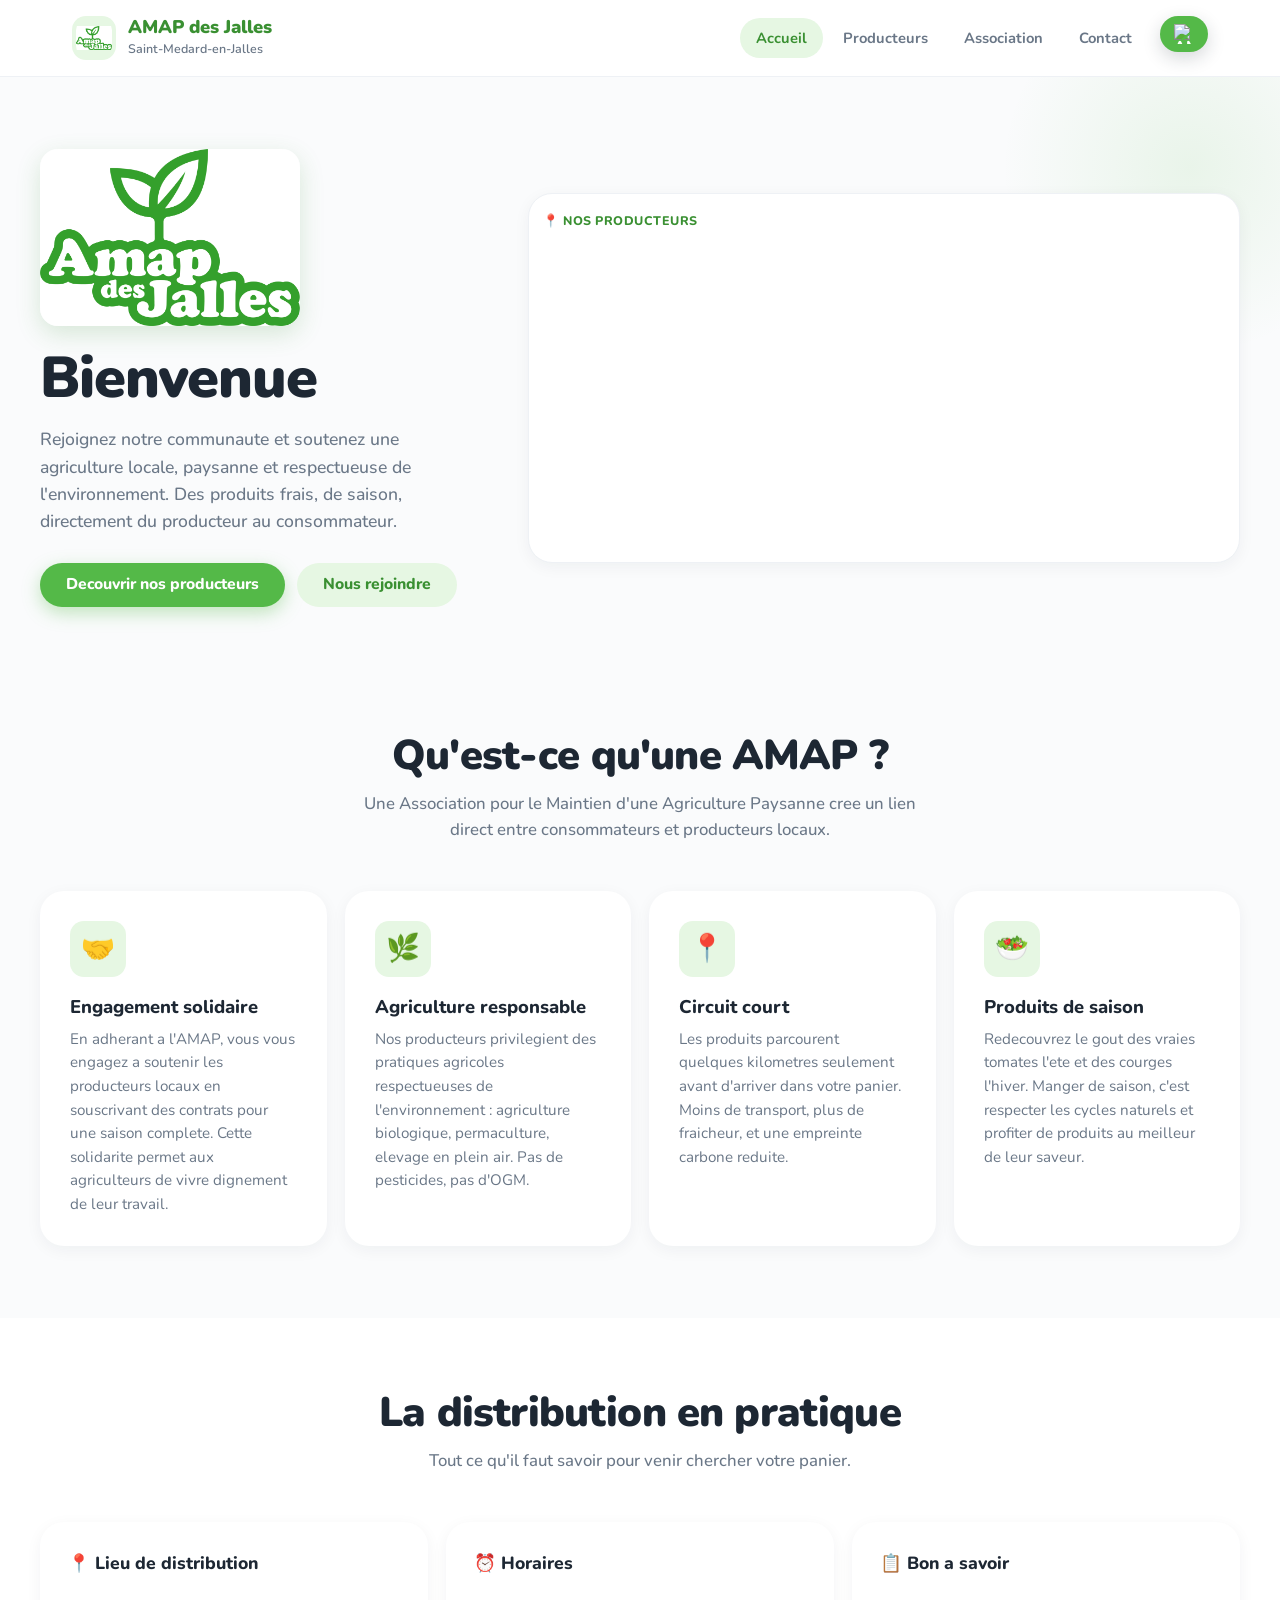
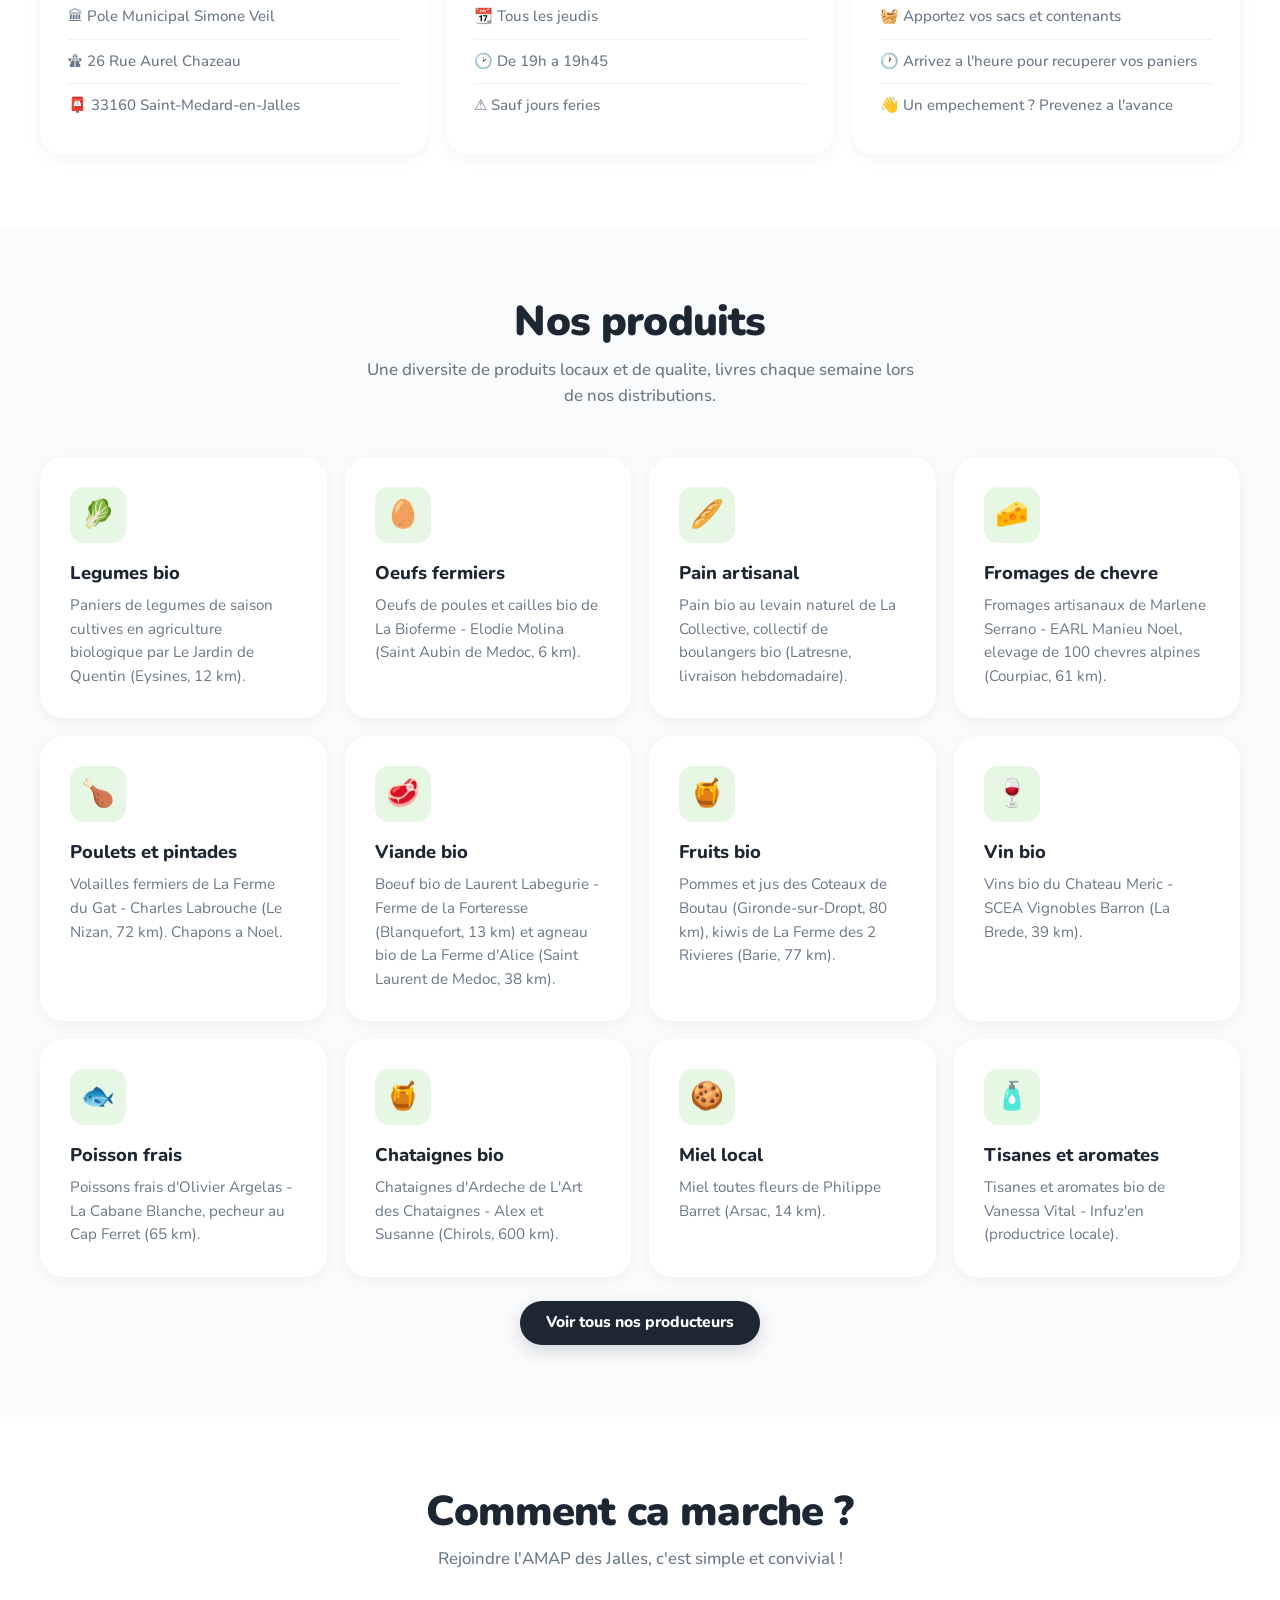
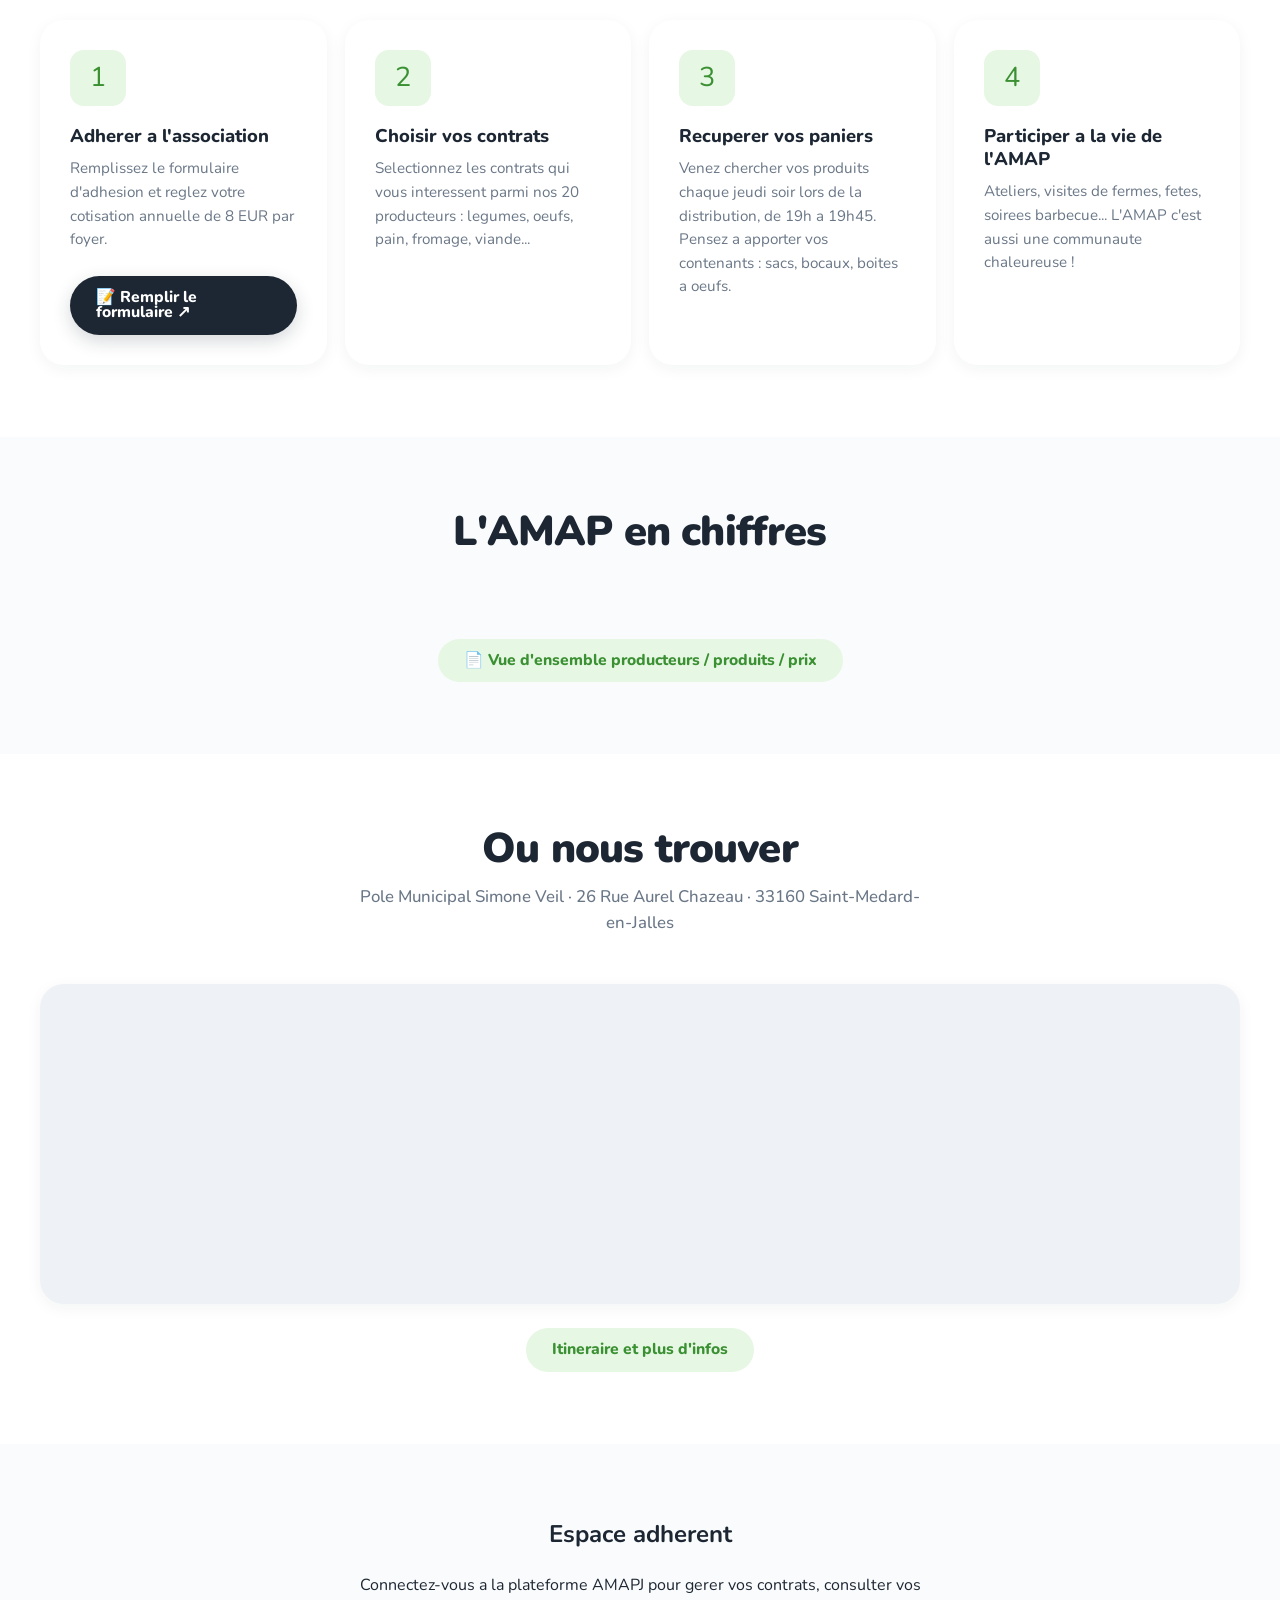
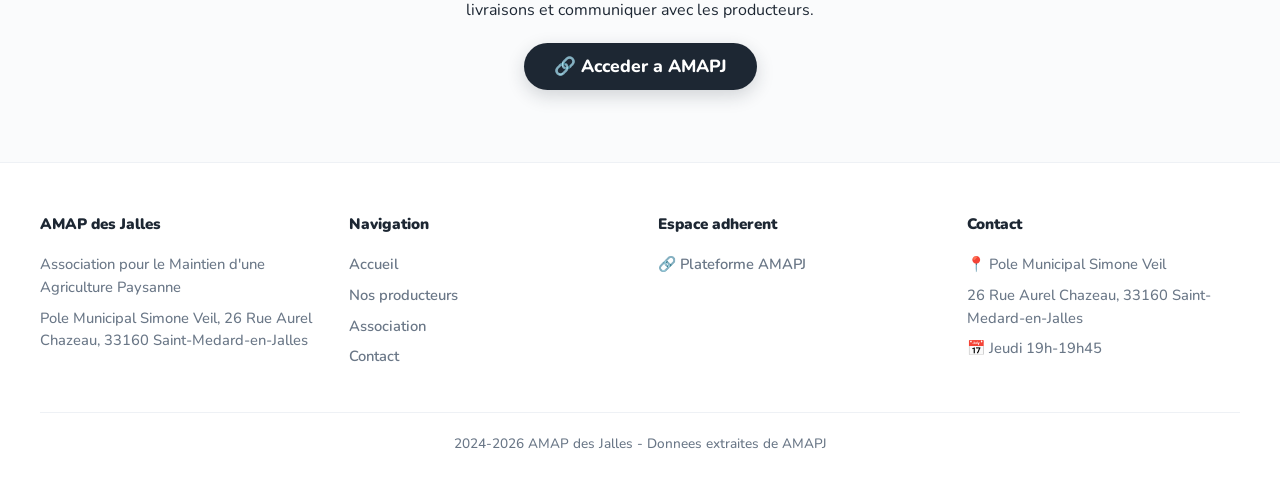
==== index.html @ fe65eb69 "Site public AMAP des Jalles (variante v2.1 Yuka app) Site statique simplifie pour l'AMAP des Jalles " ====
﻿<!DOCTYPE html>
<html lang="fr">

<head>
    <meta charset="UTF-8">
    <meta name="viewport" content="width=device-width, initial-scale=1.0">
    <title>AMAP des Jalles - Saint-Medard-en-Jalles</title>
    <meta name="description"
        content="AMAP des Jalles - Association pour le Maintien d'une Agriculture Paysanne a Saint-Medard-en-Jalles. Produits locaux, bio et de saison.">
    <link rel="preconnect" href="https://fonts.googleapis.com">
    <link rel="preconnect" href="https://fonts.gstatic.com" crossorigin>
    <link href="https://fonts.googleapis.com/css2?family=Nunito:wght@400;500;600;700;800;900&display=swap" rel="stylesheet">
    <link rel="stylesheet" href="css/style.css">
    <link rel="icon" href="images/logo.png" type="image/png">
    <link rel="stylesheet" href="https://unpkg.com/leaflet@1.9.4/dist/leaflet.css" />
</head>

<body>
    <!-- Header -->
    <header>
        <div class="header-container">
            <a href="index.html" class="logo">
                <img src="images/logo.png" alt="AMAP des Jalles" class="logo-img">
                <div class="logo-text">
                    <h1>AMAP des Jalles</h1>
                    <p>Saint-Medard-en-Jalles</p>
                </div>
            </a>
            <button class="menu-toggle" onclick="toggleMenu()">&#9776;</button>
            <nav id="mainNav">
                <ul>
                    <li><a href="index.html" class="active">Accueil</a></li>
                    <li><a href="producteurs.html">Producteurs</a></li>
                    <li><a href="asso.html">Association</a></li>
                    <li><a href="contact.html">Contact</a></li>
                    <li><a href="https://s2.amapj.fr/p/saint-medard-en-jalles" class="btn btn-accent amapj-btn"
                            target="_blank" title="Acceder a AMAPJ">
                            <img src="https://s2.amapj.fr/p/VAADIN/themes/amapj/favicon.ico" alt="AMAPJ"
                                style="width: 20px; height: 20px; vertical-align: middle;">
                        </a></li>
                </ul>
            </nav>
        </div>
    </header>

    <!-- Hero Section -->
    <section class="hero">
        <div class="hero-flex">
            <div class="hero-content">
                <img src="images/logo.png" alt="Logo AMAP des Jalles" class="hero-logo">
                <h1>Bienvenue</h1>
                <p>Rejoignez notre communaute et soutenez une agriculture locale, paysanne et respectueuse de
                    l'environnement. Des produits frais, de saison, directement du producteur au consommateur.</p>
                <div class="hero-buttons">
                    <a href="producteurs.html" class="btn btn-primary">Decouvrir nos producteurs</a>
                    <a href="contact.html" class="btn btn-secondary">Nous rejoindre</a>
                </div>
            </div>
            <!-- Carte des producteurs (marqueurs emoji, injectee par JS) -->
            <aside class="hero-next hero-map-card">
                <span class="hero-next-label">&#128205; Nos producteurs</span>
                <div id="heroProducersMap" class="hero-map"></div>
            </aside>
        </div>
    </section>

    <!-- Presentation -->
    <section class="section">
        <div class="container">
            <div class="section-title">
                <h2>Qu'est-ce qu'une AMAP ?</h2>
                <p>Une Association pour le Maintien d'une Agriculture Paysanne cree un lien direct entre consommateurs
                    et producteurs locaux.</p>
            </div>
            <div class="card-grid">
                <div class="card">
                    <div class="card-icon">&#129309;</div>
                    <h3>Engagement solidaire</h3>
                    <p>En adherant a l'AMAP, vous vous engagez a soutenir les producteurs locaux en souscrivant des
                        contrats pour une saison complete. Cette solidarite permet aux agriculteurs de vivre dignement
                        de leur travail.</p>
                </div>
                <div class="card">
                    <div class="card-icon">&#127807;</div>
                    <h3>Agriculture responsable</h3>
                    <p>Nos producteurs privilegient des pratiques agricoles respectueuses de l'environnement :
                        agriculture biologique, permaculture, elevage en plein air. Pas de pesticides, pas d'OGM.</p>
                </div>
                <div class="card">
                    <div class="card-icon">&#128205;</div>
                    <h3>Circuit court</h3>
                    <p>Les produits parcourent quelques kilometres seulement avant d'arriver dans votre panier. Moins de
                        transport, plus de fraicheur, et une empreinte carbone reduite.</p>
                </div>
                <div class="card">
                    <div class="card-icon">&#129367;</div>
                    <h3>Produits de saison</h3>
                    <p>Redecouvrez le gout des vraies tomates l'ete et des courges l'hiver. Manger de saison, c'est
                        respecter les cycles naturels et profiter de produits au meilleur de leur saveur.</p>
                </div>
            </div>
        </div>
    </section>

    <!-- Infos pratiques distribution -->
    <section class="section section-light">
        <div class="container">
            <div class="section-title">
                <h2>La distribution en pratique</h2>
                <p>Tout ce qu'il faut savoir pour venir chercher votre panier.</p>
            </div>
            <div class="info-grid">
                <div class="info-card">
                    <h3>&#128205; Lieu de distribution</h3>
                    <ul>
                        <li>&#127963; Pole Municipal Simone Veil</li>
                        <li>&#128739; 26 Rue Aurel Chazeau</li>
                        <li>&#128238; 33160 Saint-Medard-en-Jalles</li>
                    </ul>
                </div>
                <div class="info-card">
                    <h3>&#9200; Horaires</h3>
                    <ul>
                        <li>&#128198; Tous les jeudis</li>
                        <li>&#128337; De 19h a 19h45</li>
                        <li>&#9888; Sauf jours feries</li>
                    </ul>
                </div>
                <div class="info-card">
                    <h3>&#128203; Bon a savoir</h3>
                    <ul>
                        <li>&#129530; Apportez vos sacs et contenants</li>
                        <li>&#128336; Arrivez a l'heure pour recuperer vos paniers</li>
                        <li>&#128075; Un empechement ? Prevenez a l'avance</li>
                    </ul>
                </div>
            </div>
        </div>
    </section>

    <!-- Nos produits -->
    <section class="section">
        <div class="container">
            <div class="section-title">
                <h2>Nos produits</h2>
                <p>Une diversite de produits locaux et de qualite, livres chaque semaine lors de nos distributions.</p>
            </div>
            <div class="card-grid">
                <div class="card">
                    <div class="card-icon">&#129388;</div>
                    <h3>Legumes bio</h3>
                    <p>Paniers de legumes de saison cultives en agriculture biologique par Le Jardin de Quentin
                        (Eysines, 12 km).</p>
                </div>
                <div class="card">
                    <div class="card-icon">&#129370;</div>
                    <h3>Oeufs fermiers</h3>
                    <p>Oeufs de poules et cailles bio de La Bioferme - Elodie Molina (Saint Aubin de Medoc, 6 km).</p>
                </div>
                <div class="card">
                    <div class="card-icon">&#129366;</div>
                    <h3>Pain artisanal</h3>
                    <p>Pain bio au levain naturel de La Collective, collectif de boulangers bio (Latresne, livraison
                        hebdomadaire).</p>
                </div>
                <div class="card">
                    <div class="card-icon">&#129472;</div>
                    <h3>Fromages de chevre</h3>
                    <p>Fromages artisanaux de Marlene Serrano - EARL Manieu Noel, elevage de 100 chevres alpines
                        (Courpiac, 61 km).</p>
                </div>
                <div class="card">
                    <div class="card-icon">&#127831;</div>
                    <h3>Poulets et pintades</h3>
                    <p>Volailles fermiers de La Ferme du Gat - Charles Labrouche (Le Nizan, 72 km). Chapons a Noel.</p>
                </div>
                <div class="card">
                    <div class="card-icon">&#129385;</div>
                    <h3>Viande bio</h3>
                    <p>Boeuf bio de Laurent Labegurie - Ferme de la Forteresse (Blanquefort, 13 km) et agneau bio de La
                        Ferme d'Alice (Saint Laurent de Medoc, 38 km).</p>
                </div>
                <div class="card">
                    <div class="card-icon">&#127855;</div>
                    <h3>Fruits bio</h3>
                    <p>Pommes et jus des Coteaux de Boutau (Gironde-sur-Dropt, 80 km), kiwis de La Ferme des 2 Rivieres
                        (Barie, 77 km).</p>
                </div>
                <div class="card">
                    <div class="card-icon">&#127863;</div>
                    <h3>Vin bio</h3>
                    <p>Vins bio du Chateau Meric - SCEA Vignobles Barron (La Brede, 39 km).</p>
                </div>
                <div class="card">
                    <div class="card-icon">&#128031;</div>
                    <h3>Poisson frais</h3>
                    <p>Poissons frais d'Olivier Argelas - La Cabane Blanche, pecheur au Cap Ferret (65 km).</p>
                </div>
                <div class="card">
                    <div class="card-icon">&#127855;</div>
                    <h3>Chataignes bio</h3>
                    <p>Chataignes d'Ardeche de L'Art des Chataignes - Alex et Susanne (Chirols, 600 km).</p>
                </div>
                <div class="card">
                    <div class="card-icon">&#127850;</div>
                    <h3>Miel local</h3>
                    <p>Miel toutes fleurs de Philippe Barret (Arsac, 14 km).</p>
                </div>
                <div class="card">
                    <div class="card-icon">&#129524;</div>
                    <h3>Tisanes et aromates</h3>
                    <p>Tisanes et aromates bio de Vanessa Vital - Infuz'en (productrice locale).</p>
                </div>
            </div>
            <div class="text-center mt-20">
                <a href="producteurs.html" class="btn btn-accent">Voir tous nos producteurs</a>
            </div>
        </div>
    </section>

    <!-- Comment ca marche -->
    <section class="section section-light">
        <div class="container">
            <div class="section-title">
                <h2>Comment ca marche ?</h2>
                <p>Rejoindre l'AMAP des Jalles, c'est simple et convivial !</p>
            </div>
            <div class="card-grid">
                <div class="card">
                    <div class="card-icon">1</div>
                    <h3>Adherer a l'association</h3>
                    <p>Remplissez le formulaire d'adhesion et reglez votre cotisation annuelle de 8 EUR par foyer.</p>
                    <a href="https://framaforms.org/" class="btn btn-accent mt-20" target="_blank" rel="noopener" data-adhesion-form>
                        &#128221; Remplir le formulaire &#8599;
                    </a>
                </div>
                <div class="card">
                    <div class="card-icon">2</div>
                    <h3>Choisir vos contrats</h3>
                    <p>Selectionnez les contrats qui vous interessent parmi nos 20 producteurs : legumes, oeufs, pain,
                        fromage, viande...</p>
                </div>
                <div class="card">
                    <div class="card-icon">3</div>
                    <h3>Recuperer vos paniers</h3>
                    <p>Venez chercher vos produits chaque jeudi soir lors de la distribution, de 19h a 19h45. Pensez a apporter vos contenants : sacs, bocaux, boites a oeufs.</p>
                </div>
                <div class="card">
                    <div class="card-icon">4</div>
                    <h3>Participer a la vie de l'AMAP</h3>
                    <p>Ateliers, visites de fermes, fetes, soirees barbecue... L'AMAP c'est aussi une communaute
                        chaleureuse !</p>
                </div>
            </div>
        </div>
    </section>

    <!-- Chiffres cles -->
    <section class="section">
        <div class="container">
            <div class="section-title">
                <h2>L'AMAP en chiffres</h2>
            </div>
            <div class="stats-grid" id="statsGrid">
                <!-- Injecte par JS depuis producers-data.js -->
            </div>
            <p class="text-center mt-20">
                <a href="recap.html" class="btn btn-secondary">&#128196; Vue d'ensemble producteurs / produits / prix</a>
            </p>
        </div>
    </section>

    <!-- Ou nous trouver -->
    <section class="section section-light">
        <div class="container">
            <div class="section-title">
                <h2>Ou nous trouver</h2>
                <p>Pole Municipal Simone Veil &middot; 26 Rue Aurel Chazeau &middot; 33160 Saint-Medard-en-Jalles</p>
            </div>
            <div id="homeMap" class="map-container" style="height: 320px;"></div>
            <p class="text-center mt-20">
                <a href="contact.html#map" class="btn btn-secondary">Itineraire et plus d'infos</a>
            </p>
        </div>
    </section>

    <!-- CTA AMAPJ -->
    <section class="section">
        <div class="container text-center">
            <h2>Espace adherent</h2>
            <p style="max-width: 600px; margin: 20px auto;">Connectez-vous a la plateforme AMAPJ pour gerer vos
                contrats, consulter vos livraisons et communiquer avec les producteurs.</p>
            <a href="https://s2.amapj.fr/p/saint-medard-en-jalles" class="btn btn-accent" target="_blank"
                style="font-size: 1.1em; padding: 15px 30px;">
                &#128279; Acceder a AMAPJ
            </a>
        </div>
    </section>

    <!-- Footer -->
    <footer>
        <div class="footer-content">
            <div class="footer-section">
                <h4>AMAP des Jalles</h4>
                <p>Association pour le Maintien d'une Agriculture Paysanne</p>
                <p>Pole Municipal Simone Veil, 26 Rue Aurel Chazeau, 33160 Saint-Medard-en-Jalles</p>
            </div>
            <div class="footer-section">
                <h4>Navigation</h4>
                <ul>
                    <li><a href="index.html">Accueil</a></li>
                    <li><a href="producteurs.html">Nos producteurs</a></li>
                    <li><a href="asso.html">Association</a></li>
                    <li><a href="contact.html">Contact</a></li>
                </ul>
            </div>
            <div class="footer-section">
                <h4>Espace adherent</h4>
                <ul>
                    <li><a href="https://s2.amapj.fr/p/saint-medard-en-jalles" target="_blank">&#128279; Plateforme
                            AMAPJ</a></li>
                </ul>
            </div>
            <div class="footer-section">
                <h4>Contact</h4>
                <ul>
                    <li>&#128205; Pole Municipal Simone Veil</li>
                    <li>26 Rue Aurel Chazeau, 33160 Saint-Medard-en-Jalles</li>
                    <li>&#128197; Jeudi 19h-19h45</li>
                </ul>
            </div>
        </div>
        <div class="footer-bottom">
            <p>2024-2026 AMAP des Jalles - Donnees extraites de AMAPJ</p>
        </div>
    </footer>

    <script src="js/producers-data.js"></script>
    <script src="https://unpkg.com/leaflet@1.9.4/dist/leaflet.js"></script>
    <script>
        function toggleMenu() {
            document.getElementById('mainNav').classList.toggle('open');
        }

        function renderHeroProducersMap() {
            const el = document.getElementById('heroProducersMap');
            if (!el) return;
            const list = getActiveProducers().filter(p => p.coords && p.distanceKm <= 200);
            const map = L.map('heroProducersMap', { scrollWheelZoom: false });
            L.tileLayer('https://{s}.tile.openstreetmap.org/{z}/{x}/{y}.png', {
                attribution: '&#169; OpenStreetMap contributors'
            }).addTo(map);

            // Marqueur AMAP (logo, mis en avant)
            L.marker([amapInfo.coords.lat, amapInfo.coords.lng], { icon: amapLogoIcon(), title: amapInfo.name, zIndexOffset: 1000 }).addTo(map)
                .bindPopup(`<strong>${amapInfo.name}</strong><br>${amapInfo.venue}`);

            // Marqueurs producteurs (emoji dedie)
            const bounds = [[amapInfo.coords.lat, amapInfo.coords.lng]];
            list.forEach(p => {
                bounds.push([p.coords.lat, p.coords.lng]);
                L.marker([p.coords.lat, p.coords.lng], { icon: emojiMarkerIcon(p.emoji), title: p.name })
                    .addTo(map)
                    .bindPopup(`<strong>${p.emoji} ${p.name}</strong><br>${p.city} (${p.distanceKm} km)`);
            });
            // Cadre ajusté aux coordonnées exactes des marqueurs + légère marge
            map.fitBounds(bounds, { padding: [16, 16] });
        }

        function renderStats() {
            const grid = document.getElementById('statsGrid');
            const activeProducers = getActiveProducers();
            const tiles = [
                { value: amapInfo.since, label: 'Depuis', highlight: true },
                { value: activeProducers.length, label: 'Producteurs partenaires' },
                { value: amapInfo.annualFee + '&#8364;', label: 'Cotisation annuelle' }
            ];
            if (amapInfo.members) {
                tiles.push({ value: amapInfo.members, label: 'Adherents' });
            } else {
                tiles.push({ value: '~', label: 'Adherents (a confirmer)' });
            }
            grid.innerHTML = tiles.map(t =>
                `<div class="stat-card${t.highlight ? ' highlight' : ''}">
                    <div class="stat-value">${t.value}</div>
                    <div class="stat-label">${t.label}</div>
                </div>`
            ).join('');
        }

        function renderHomeMap() {
            const el = document.getElementById('homeMap');
            if (!el) return;
            const map = L.map('homeMap').setView([amapInfo.coords.lat, amapInfo.coords.lng], 15);
            L.tileLayer('https://{s}.tile.openstreetmap.org/{z}/{x}/{y}.png', {
                attribution: '&#169; OpenStreetMap contributors'
            }).addTo(map);
            L.marker([amapInfo.coords.lat, amapInfo.coords.lng], { icon: amapLogoIcon(), title: amapInfo.name, zIndexOffset: 1000 }).addTo(map)
                .bindPopup(`<strong>${amapInfo.name}</strong><br>${amapInfo.venue}<br>${amapInfo.address}<br>${amapInfo.postalCode} ${amapInfo.city}`);
        }

        document.addEventListener('DOMContentLoaded', function () {
            renderHeroProducersMap();
            renderStats();
            renderHomeMap();
        });
    </script>
</body>

</html>
---- css/style.css ----
/* ===========================================
   AMAP des Jalles — Variante v2 "Yuka app"
   Direction : moderne, data-driven, transparence,
   mobile-first, gros radius pills, ombres molles colorées,
   Nunito ronde, vert app saturé + vert soft + jaune/rouge scoring.
   Classes du site préservées pour compat JS/HTML.
   =========================================== */

:root {
    /* Palette Yuka */
    --green: #54b948;            /* vert app principal */
    --green-dark: #3a9032;       /* vert hover, liens */
    --green-soft: #e6f7e3;       /* fond doux, chips actifs */
    --green-glow: rgba(84, 185, 72, 0.35);

    --orange: #ff9800;
    --yellow: #ffc107;
    --red: #e64a4a;

    --bg: #fafbfc;               /* fond principal app */
    --white: #ffffff;
    --ink: #1d2733;
    --mute: #6a7787;
    --line: #eef1f5;

    /* Radius */
    --r-pill: 999px;
    --r-card: 24px;
    --r-card-lg: 32px;
    --r-chip: 14px;
    --r-tag: 999px;

    /* Shadows */
    --sh-card: 0 4px 16px rgba(29, 39, 51, 0.05);
    --sh-card-hover: 0 10px 30px rgba(29, 39, 51, 0.08);
    --sh-cta: 0 6px 18px var(--green-glow);
    --sh-cta-big: 0 30px 80px rgba(84, 185, 72, 0.3);
    --sh-float: 0 20px 60px rgba(29, 39, 51, 0.08);

    /* Espace */
    --gutter: clamp(20px, 4vw, 32px);

    /* Alias rétro-compat — les HTML/JS utilisent var(--color-*) en inline */
    --color-primary: var(--green);
    --color-secondary: var(--green-dark);
    --color-accent: var(--yellow);
    --color-text: var(--ink);
    --color-text-light: var(--mute);
    --color-bg: var(--bg);
    --color-white: var(--white);
    --color-border: var(--line);
}

* { margin: 0; padding: 0; box-sizing: border-box; }

html { -webkit-font-smoothing: antialiased; -moz-osx-font-smoothing: grayscale; }

body {
    font-family: 'Nunito', system-ui, sans-serif;
    color: var(--ink);
    background: var(--bg);
    line-height: 1.55;
    font-size: 16px;
}

a { color: var(--green-dark); text-decoration: none; }

/* === HEADER app-style === */
header {
    background: var(--white);
    border-bottom: 1px solid var(--line);
    padding: 16px 0;
    position: sticky;
    top: 0;
    z-index: 1000;
}

.header-container {
    max-width: 1200px;
    margin: 0 auto;
    padding: 0 var(--gutter);
    display: flex;
    justify-content: space-between;
    align-items: center;
    gap: 16px;
}

.logo {
    display: flex;
    align-items: center;
    gap: 12px;
    color: var(--green-dark);
    font-weight: 900;
}

.logo-img {
    width: 44px;
    height: 44px;
    object-fit: contain;
    border-radius: var(--r-chip);
    background: var(--green-soft);
    padding: 4px;
}

.logo-text h1 {
    font-size: 1.15rem;
    font-weight: 900;
    color: var(--green-dark);
    line-height: 1.1;
}
.logo-text p {
    font-size: 0.78rem;
    color: var(--mute);
    font-weight: 600;
    margin-top: 2px;
}

nav ul {
    display: flex;
    list-style: none;
    gap: 4px;
    align-items: center;
}

nav a {
    display: inline-block;
    padding: 9px 16px;
    color: var(--mute);
    border-radius: var(--r-pill);
    font-size: 0.92rem;
    font-weight: 700;
    transition: all 0.18s ease;
}
nav a:hover, nav a.active {
    background: var(--green-soft);
    color: var(--green-dark);
}

.amapj-btn {
    margin-left: 8px;
    padding: 8px 14px !important;
    background: var(--green) !important;
    border-radius: var(--r-pill) !important;
    box-shadow: var(--sh-cta);
}
.amapj-btn:hover {
    background: var(--green-dark) !important;
    transform: translateY(-1px);
}

.menu-toggle {
    display: none;
    background: var(--green-soft);
    border: none;
    color: var(--green-dark);
    font-size: 1.3em;
    padding: 8px 12px;
    border-radius: var(--r-chip);
    cursor: pointer;
}

/* === HERO === */
.hero {
    background: var(--bg);
    color: var(--ink);
    padding: clamp(50px, 8vh, 80px) var(--gutter) clamp(40px, 6vh, 70px);
    position: relative;
    overflow: hidden;
}
.hero::before {
    content: '';
    position: absolute;
    right: -100px;
    top: -100px;
    width: 380px;
    height: 380px;
    background: radial-gradient(circle, rgba(84, 185, 72, 0.10), transparent 70%);
    border-radius: 50%;
    pointer-events: none;
}

.hero-content {
    max-width: 1200px;
    margin: 0 auto;
    position: relative;
    z-index: 1;
}

.hero h1 {
    font-size: clamp(2.2rem, 5vw, 3.6rem);
    font-weight: 900;
    line-height: 1.05;
    letter-spacing: -0.02em;
    margin-bottom: 18px;
    color: var(--ink);
    max-width: 18ch;
}
.hero h1 em,
.hero h1 .accent { color: var(--green); font-style: normal; }

.hero p {
    font-size: 1.1rem;
    color: var(--mute);
    margin-bottom: 28px;
    max-width: 52ch;
    font-weight: 500;
}

.hero-buttons {
    display: flex;
    gap: 12px;
    flex-wrap: wrap;
}

/* Hero en deux colonnes : accroche à gauche, prochaine distribution compacte à droite */
.hero-flex {
    max-width: 1200px;
    margin: 0 auto;
    display: flex;
    flex-wrap: wrap;
    align-items: center;
    justify-content: space-between;
    gap: clamp(24px, 5vw, 60px);
}
.hero-flex .hero-content { margin: 0; flex: 1 1 320px; }
.hero-logo {
    display: block;
    width: clamp(160px, 24vw, 260px);
    height: auto;
    margin-bottom: 22px;
    border-radius: 18px;
    box-shadow: 0 8px 24px rgba(58, 144, 50, 0.18);
}
.hero-next {
    flex: 0 1 320px;
    background: #fff;
    border: 1px solid var(--line, #e5e7eb);
    border-radius: var(--r-card, 16px);
    box-shadow: var(--sh-card, 0 4px 16px rgba(0,0,0,0.06));
    padding: 20px 22px;
    position: relative;
    z-index: 1;
}
.hero-next-label {
    display: inline-block;
    font-size: 0.78rem;
    font-weight: 800;
    text-transform: uppercase;
    letter-spacing: 0.04em;
    color: var(--green-dark);
    margin-bottom: 8px;
}
.hero-next-date { display: block; font-size: 1.35rem; font-weight: 900; color: var(--ink); line-height: 1.1; }
.hero-next-meta { display: block; font-size: 0.92rem; color: var(--mute); margin-top: 6px; }
.hero-next-count { display: block; font-size: 0.92rem; font-weight: 700; color: var(--green-dark); margin-top: 10px; }
.hero-next-producers { display: flex; flex-wrap: wrap; gap: 6px; margin-top: 10px; font-size: 1.3rem; }
.hero-map-card { flex: 1.4 1 560px; padding: 14px; }
.hero-map {
    height: 300px;
    margin-top: 10px;
    border-radius: 12px;
    overflow: hidden;
    z-index: 0;
}
@media (max-width: 768px) {
    .hero-next { flex-basis: 100%; }
    .hero-map-card { flex-basis: 100%; }
    .hero-map { height: 260px; }
}

/* === BUTTONS === */
.btn {
    display: inline-flex;
    align-items: center;
    gap: 8px;
    padding: 14px 26px;
    border-radius: var(--r-pill);
    text-decoration: none;
    font-family: 'Nunito', sans-serif;
    font-weight: 800;
    font-size: 0.98rem;
    border: none;
    cursor: pointer;
    transition: all 0.2s ease;
    line-height: 1;
}

.btn-primary {
    background: var(--green);
    color: var(--white);
    box-shadow: var(--sh-cta);
}
.btn-primary:hover {
    background: var(--green-dark);
    transform: translateY(-2px);
    box-shadow: 0 10px 24px var(--green-glow);
}

.btn-secondary {
    background: var(--green-soft);
    color: var(--green-dark);
    box-shadow: none;
}
.btn-secondary:hover {
    background: #d4f1d0;
    transform: translateY(-1px);
}

.btn-accent {
    background: var(--ink);
    color: var(--white);
    box-shadow: 0 6px 18px rgba(29, 39, 51, 0.18);
}
.btn-accent:hover {
    background: #0f1820;
    transform: translateY(-2px);
}

/* === SECTIONS === */
.section {
    padding: clamp(50px, 8vh, 80px) var(--gutter);
}

.section-light {
    background: var(--white);
}

.container {
    max-width: 1200px;
    margin: 0 auto;
}

.section-title {
    text-align: center;
    margin-bottom: 48px;
    max-width: 720px;
    margin-left: auto;
    margin-right: auto;
}
.section-title h2 {
    font-size: clamp(1.8rem, 3.5vw, 2.6rem);
    font-weight: 900;
    letter-spacing: -0.02em;
    color: var(--ink);
    margin-bottom: 12px;
    line-height: 1.1;
}
.section-title p {
    color: var(--mute);
    font-size: 1.05rem;
    max-width: 560px;
    margin: 0 auto;
    font-weight: 500;
}
/* Petit chip "tagline" si présent comme premier enfant (optionnel — non utilisé par défaut, prêt pour une évolution) */
.section-title .chip {
    display: inline-block;
    background: var(--green-soft);
    color: var(--green-dark);
    padding: 6px 14px;
    border-radius: var(--r-pill);
    font-size: 0.82rem;
    font-weight: 800;
    margin-bottom: 14px;
}

/* === CARDS — pills arrondies, ombres molles === */
.card {
    background: var(--white);
    border-radius: var(--r-card);
    padding: 28px;
    box-shadow: var(--sh-card);
    transition: all 0.2s ease;
    border: 2px solid transparent;
}
.card:hover {
    transform: translateY(-4px);
    box-shadow: var(--sh-card-hover);
    border-color: transparent;
}

.card-grid {
    display: grid;
    grid-template-columns: repeat(auto-fill, minmax(260px, 1fr));
    gap: 18px;
}

.card-icon {
    display: inline-flex;
    align-items: center;
    justify-content: center;
    width: 56px;
    height: 56px;
    border-radius: var(--r-chip);
    background: var(--green-soft);
    color: var(--green-dark);
    font-size: 1.7em;
    margin-bottom: 18px;
}

.card h3 {
    font-size: 1.15rem;
    margin-bottom: 10px;
    color: var(--ink);
    font-weight: 800;
    line-height: 1.25;
}

.card p {
    color: var(--mute);
    font-size: 0.95rem;
    line-height: 1.55;
}

.card.highlight {
    background: var(--green-soft);
    box-shadow: none;
}

/* === PRODUCTEURS — prod-pill style === */
.producer-card {
    background: var(--white);
    border-radius: var(--r-card);
    overflow: hidden;
    box-shadow: var(--sh-card);
    transition: all 0.2s ease;
    cursor: pointer;
    border: 2px solid transparent;
}
.producer-card:hover {
    transform: translateY(-3px);
    box-shadow: var(--sh-card-hover);
    border-color: var(--green);
}

.producer-card-header {
    /* Fallback vert ; le JS injecte un dégradé par catégorie en inline (override naturel) */
    background: var(--green);
    color: var(--white);
    padding: 22px 24px;
    display: flex;
    align-items: center;
    gap: 14px;
}

.producer-emoji {
    font-size: 1.8em;
    background: rgba(255, 255, 255, 0.25);
    padding: 12px;
    border-radius: var(--r-chip);
    line-height: 1;
    backdrop-filter: blur(4px);
}

.producer-card-title h3 {
    margin: 0 0 4px;
    font-size: 1.1rem;
    font-weight: 800;
    color: var(--white);
}
.producer-card-title p {
    font-size: 0.78rem;
    font-weight: 700;
    color: rgba(255, 255, 255, 0.9);
    text-transform: uppercase;
    letter-spacing: 0.05em;
    margin: 0;
}

.producer-card-body { padding: 22px 24px; }

.producer-description {
    color: var(--mute);
    font-size: 0.94rem;
    line-height: 1.55;
    margin-bottom: 16px;
}
.producer-description strong { color: var(--ink); font-weight: 800; }

.products-list {
    display: flex;
    flex-wrap: wrap;
    gap: 6px;
}

.product-tag {
    background: var(--line);
    color: var(--mute);
    padding: 5px 12px;
    border-radius: var(--r-tag);
    font-size: 0.78rem;
    font-weight: 700;
    border: 1px solid transparent;
}
.product-tag.active {
    background: var(--green-soft);
    color: var(--green-dark);
    border-color: var(--green);
}

/* === PLANNING === */
.planning-table {
    width: 100%;
    border-collapse: separate;
    border-spacing: 0;
    background: var(--white);
    border-radius: var(--r-card);
    overflow: hidden;
    box-shadow: var(--sh-card);
    font-size: 0.92rem;
}

.planning-table th,
.planning-table td {
    padding: 14px 12px;
    text-align: center;
    border-bottom: 1px solid var(--line);
}

.planning-table thead { background: var(--green); }
.planning-table thead th {
    background: var(--green) !important;
    color: var(--white) !important;
    font-weight: 800;
    font-size: 0.85rem;
    text-transform: uppercase;
    letter-spacing: 0.03em;
    border-bottom: none;
}

.planning-table tbody tr:hover { background: var(--green-soft); }
.planning-table tbody tr:last-child td { border-bottom: none; }

.planning-table .date-cell {
    text-align: left;
    font-weight: 800;
    color: var(--ink);
}

.planning-table .present {
    color: var(--green-dark);
    font-weight: 900;
    font-size: 1.05em;
}

.planning-table .absent { color: #cdd4dd; }

.next-distribution {
    background: var(--green-soft) !important;
    box-shadow: inset 4px 0 0 var(--green);
}
.next-distribution .date-cell { color: var(--green-dark); }

/* === CONTACT & INFO === */
.info-grid {
    display: grid;
    grid-template-columns: repeat(auto-fit, minmax(280px, 1fr));
    gap: 18px;
}

.info-card {
    background: var(--white);
    border-radius: var(--r-card);
    padding: 28px;
    box-shadow: var(--sh-card);
    transition: all 0.2s ease;
}
.info-card:hover { transform: translateY(-2px); box-shadow: var(--sh-card-hover); }

.info-card h3 {
    display: flex;
    align-items: center;
    gap: 10px;
    margin-bottom: 18px;
    color: var(--ink);
    font-size: 1.1rem;
    font-weight: 800;
}

.info-card ul { list-style: none; }

.info-card li {
    padding: 10px 0;
    border-bottom: 1px solid var(--line);
    display: flex;
    align-items: center;
    gap: 10px;
    color: var(--mute);
    font-size: 0.94rem;
    font-weight: 500;
}
.info-card li:last-child { border-bottom: none; }

/* === MAP === */
.map-container {
    height: 420px;
    border-radius: var(--r-card);
    overflow: hidden;
    box-shadow: var(--sh-card);
    background: var(--line);
}

/* === STATS — pills === */
.stats-grid {
    display: grid;
    grid-template-columns: repeat(auto-fit, minmax(180px, 1fr));
    gap: 16px;
    margin-bottom: 36px;
}

.stat-card {
    background: var(--white);
    border-radius: 20px;
    padding: 24px;
    text-align: left;
    box-shadow: var(--sh-card);
    transition: transform 0.2s ease;
    display: flex;
    flex-direction: column;
    gap: 6px;
}
.stat-card:hover { transform: translateY(-2px); }

.stat-card.highlight {
    background: linear-gradient(135deg, var(--green) 0%, var(--green-dark) 100%);
    color: var(--white);
    box-shadow: var(--sh-cta);
}
.stat-card.highlight .stat-label { color: rgba(255, 255, 255, 0.9); }

.stat-value {
    font-size: 2rem;
    font-weight: 900;
    line-height: 1;
    color: var(--ink);
    letter-spacing: -0.02em;
}
.stat-card.highlight .stat-value { color: var(--white); }

.stat-label {
    font-size: 0.82rem;
    color: var(--mute);
    font-weight: 700;
    margin-top: 4px;
}

/* === FOOTER === */
footer {
    background: var(--white);
    color: var(--mute);
    padding: 50px var(--gutter) 30px;
    border-top: 1px solid var(--line);
}

.footer-content {
    max-width: 1200px;
    margin: 0 auto;
    display: grid;
    grid-template-columns: repeat(auto-fit, minmax(220px, 1fr));
    gap: 36px;
}

.footer-section h4 {
    color: var(--ink);
    font-weight: 900;
    font-size: 0.95rem;
    margin-bottom: 16px;
}

.footer-section p {
    color: var(--mute);
    font-size: 0.92rem;
    margin-bottom: 8px;
    font-weight: 500;
}

.footer-section ul { list-style: none; }
.footer-section li { margin-bottom: 8px; font-size: 0.92rem; color: var(--mute); font-weight: 500; }

.footer-section a {
    color: var(--mute);
    text-decoration: none;
    transition: color 0.2s ease;
    font-weight: 600;
}
.footer-section a:hover { color: var(--green-dark); }

.footer-bottom {
    max-width: 1200px;
    margin: 36px auto 0;
    padding-top: 20px;
    border-top: 1px solid var(--line);
    text-align: center;
    color: var(--mute);
    font-size: 0.85rem;
    font-weight: 500;
}

/* === DATA IMPORT === */
.import-zone {
    border: 2px dashed var(--green);
    border-radius: var(--r-card);
    padding: 56px;
    text-align: center;
    background: var(--green-soft);
    transition: all 0.2s ease;
    cursor: pointer;
}
.import-zone:hover, .import-zone.dragover {
    background: var(--white);
    transform: scale(1.01);
}
.import-zone.loaded {
    border-color: var(--green-dark);
    background: var(--green);
    color: var(--white);
}
.import-icon { font-size: 2.4em; margin-bottom: 16px; }

/* === TABS === */
.tabs {
    display: flex;
    gap: 6px;
    margin-bottom: 28px;
    padding: 6px;
    background: var(--white);
    border-radius: var(--r-pill);
    box-shadow: var(--sh-card);
    width: fit-content;
}

.tab {
    background: transparent;
    border: none;
    padding: 10px 22px;
    border-radius: var(--r-pill);
    font-family: 'Nunito', sans-serif;
    font-size: 0.92rem;
    cursor: pointer;
    transition: all 0.2s ease;
    color: var(--mute);
    font-weight: 700;
}
.tab:hover { color: var(--ink); }
.tab.active {
    background: var(--green);
    color: var(--white);
    box-shadow: var(--sh-cta);
}

.tab-content { display: none; }
.tab-content.active { display: block; }

/* === NOTIFICATIONS === */
.notification {
    position: fixed;
    top: 24px;
    right: 24px;
    padding: 14px 22px;
    border-radius: var(--r-chip);
    background: var(--white);
    box-shadow: var(--sh-float);
    z-index: 10000;
    transform: translateX(420px);
    transition: transform 0.25s ease;
    font-size: 0.95rem;
    font-weight: 600;
}
.notification.show { transform: translateX(0); }
.notification.success { border-left: 4px solid var(--green); }
.notification.error { border-left: 4px solid var(--red); }

/* === RESPONSIVE === */
@media (max-width: 768px) {
    .header-container { flex-wrap: wrap; padding: 0 var(--gutter); }
    .menu-toggle { display: inline-flex; }
    nav { width: 100%; display: none; }
    nav.open { display: block; }
    nav ul { flex-direction: column; padding-top: 14px; gap: 4px; align-items: stretch; }
    nav a { padding: 12px 16px; }

    .hero h1 { font-size: 2.1rem; }
    .hero p { font-size: 1rem; }

    .section-title h2 { font-size: 1.7rem; }
    .stats-grid { grid-template-columns: 1fr 1fr; }
    .footer-content { grid-template-columns: 1fr; gap: 24px; text-align: left; }
    .footer-bottom { margin-top: 28px; }
}

/* === ANIMATIONS === */
@keyframes fadeIn {
    from { opacity: 0; transform: translateY(8px); }
    to { opacity: 1; transform: translateY(0); }
}
.animate-fade-in { animation: fadeIn 0.5s cubic-bezier(0.2, 0.6, 0.2, 1) forwards; }

.section { animation: fadeIn 0.6s cubic-bezier(0.2, 0.6, 0.2, 1) backwards; }
.section:nth-of-type(1) { animation-delay: 0.05s; }
.section:nth-of-type(2) { animation-delay: 0.12s; }
.section:nth-of-type(3) { animation-delay: 0.18s; }

/* === UTILITIES === */
.text-center { text-align: center; }
.text-left { text-align: left; }
.mt-20 { margin-top: 24px; }
.mb-20 { margin-bottom: 24px; }
.hidden { display: none !important; }

/* === BADGE BIO === */
.badge-bio {
    display: inline-block;
    background: var(--green);
    color: var(--white);
    padding: 3px 10px;
    border-radius: var(--r-pill);
    font-size: 0.7em;
    font-weight: 800;
    text-decoration: none;
    margin-left: 8px;
    vertical-align: middle;
    white-space: nowrap;
    box-shadow: 0 2px 8px var(--green-glow);
    text-transform: uppercase;
    letter-spacing: 0.03em;
}
.badge-bio:hover { background: var(--green-dark); transform: translateY(-1px); }

/* === Score badge (en bonus, prêt à l'emploi pour évolution AB/Yuka style) === */
.score-badge {
    display: inline-flex;
    align-items: center;
    justify-content: center;
    width: 32px;
    height: 32px;
    border-radius: 50%;
    background: var(--green);
    color: var(--white);
    font-weight: 900;
    font-size: 0.85rem;
}
.score-badge.b { background: var(--yellow); color: var(--ink); }
.score-badge.c { background: var(--orange); color: var(--white); }
.score-badge.d { background: var(--red); color: var(--white); }

/* === Marqueurs carte producteurs (emoji dédié) === */
.leaflet-marker-icon.emoji-marker {
    background: transparent;
    border: none;
}
.emoji-marker .emoji-marker-pin {
    display: flex;
    align-items: center;
    justify-content: center;
    width: 40px;
    height: 40px;
    background: var(--white);
    border: 2px solid var(--green);
    border-radius: 50% 50% 50% 0;
    transform: rotate(-45deg);
    box-shadow: 0 2px 6px rgba(0, 0, 0, 0.3);
}
.emoji-marker .emoji-marker-glyph {
    display: block;
    font-size: 1.4rem;
    line-height: 1;
    transform: rotate(45deg); /* remet l'emoji droit dans la pastille pivotée */
}
.emoji-marker:hover { z-index: 1000 !important; }

/* Marqueur AMAP : logo mis en avant (pastille ronde + pointe) */
.leaflet-marker-icon.amap-logo-marker { background: transparent; border: none; }
.amap-logo-pin {
    position: relative;
    width: 60px;
    height: 60px;
}
.amap-logo-circle {
    display: flex;
    align-items: center;
    justify-content: center;
    width: 60px;
    height: 60px;
    background: var(--white);
    border: 3px solid var(--green);
    border-radius: 50%;
    box-shadow: 0 4px 12px rgba(0, 0, 0, 0.35);
    overflow: hidden; /* clippe le carré blanc du logo dans le cercle */
}
.amap-logo-circle img { width: 70%; height: 70%; object-fit: contain; }
.amap-logo-pin::after {
    content: '';
    position: absolute;
    bottom: -9px;
    left: 50%;
    transform: translateX(-50%);
    border-left: 8px solid transparent;
    border-right: 8px solid transparent;
    border-top: 12px solid var(--green);
}
.amap-logo-marker { z-index: 1100 !important; } /* toujours au-dessus des producteurs */

/* === FOCUS === */
a:focus-visible,
button:focus-visible,
.btn:focus-visible {
    outline: 3px solid var(--green);
    outline-offset: 3px;
}

/* === FORM INPUTS dans cards (search producteurs) === */
input[type="text"],
input[type="email"],
input[type="tel"],
textarea,
select {
    font-family: 'Nunito', sans-serif;
    font-size: 0.95rem;
    font-weight: 600;
    border-radius: var(--r-pill);
    border: 2px solid var(--line);
    transition: border-color 0.2s ease;
}
input[type="text"]:focus,
input[type="email"]:focus,
input[type="tel"]:focus,
textarea:focus,
select:focus {
    outline: none;
    border-color: var(--green);
}
input[type="checkbox"] { accent-color: var(--green); }
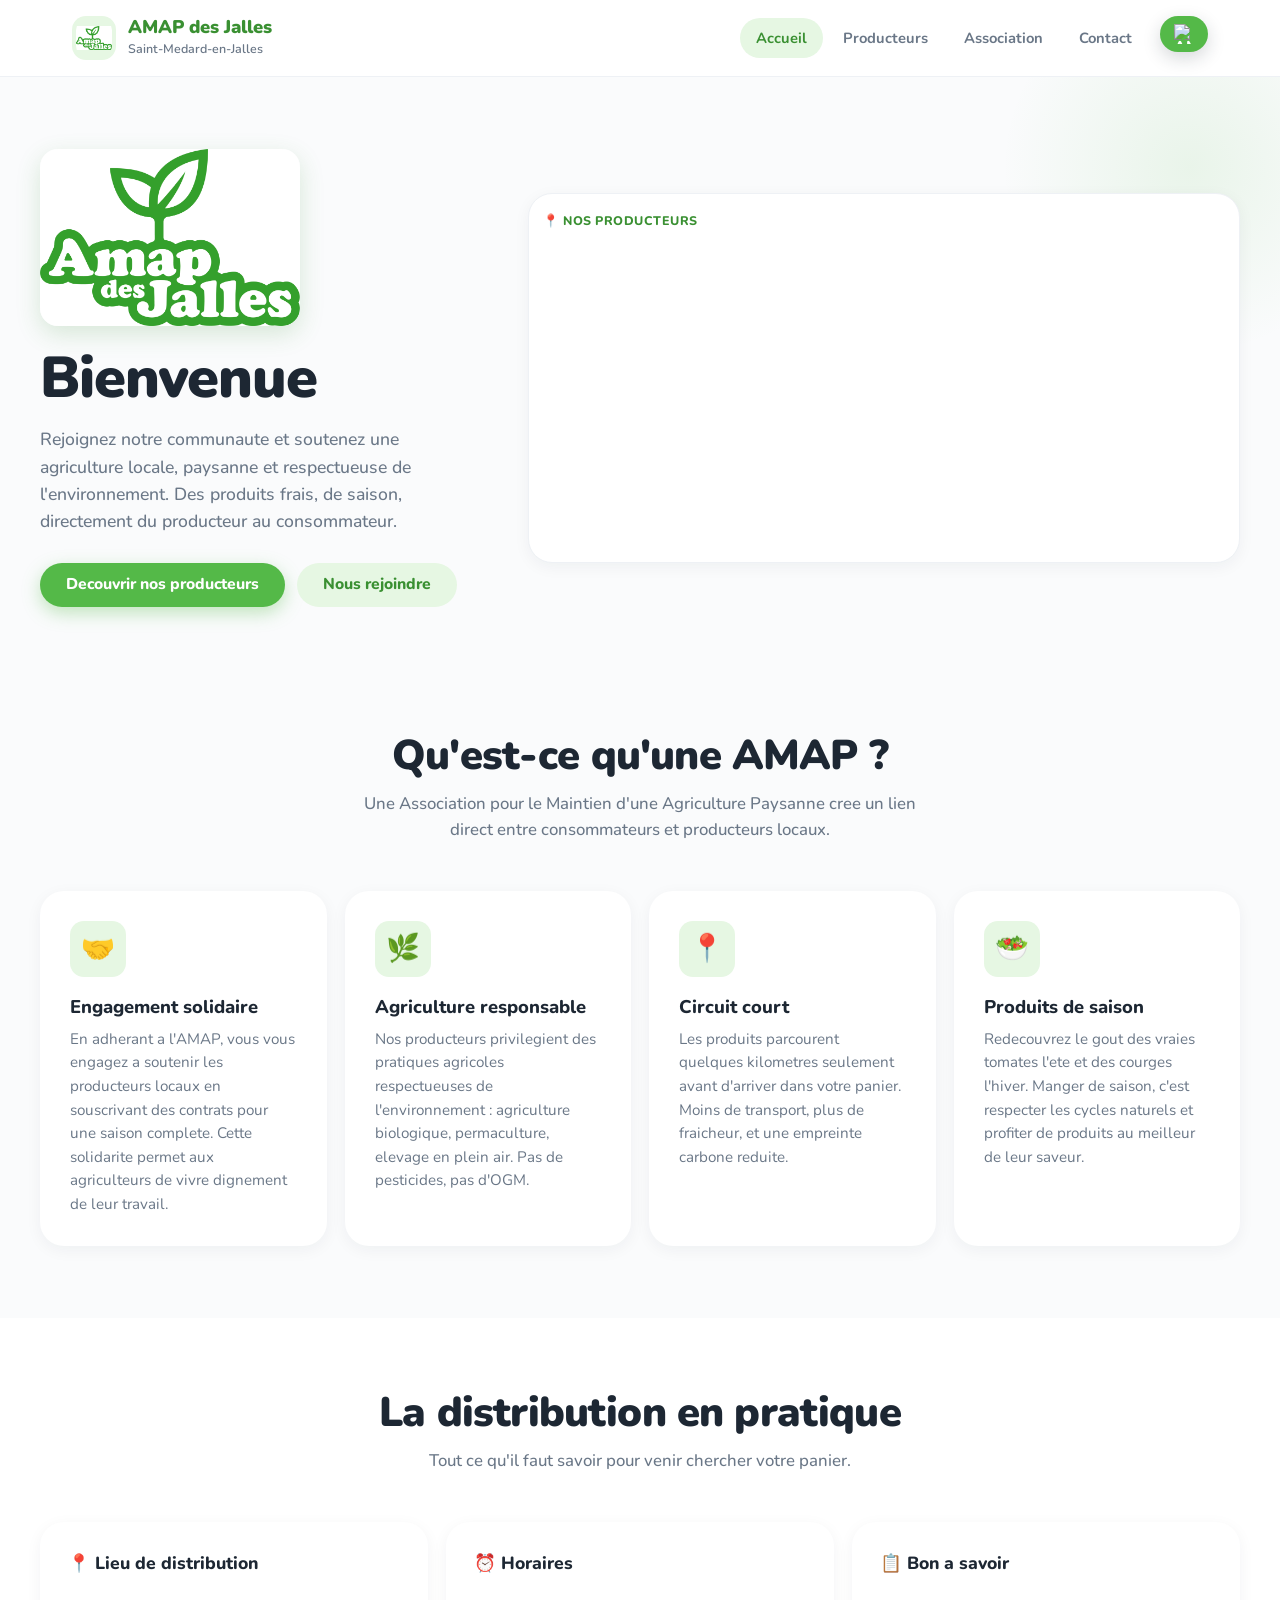
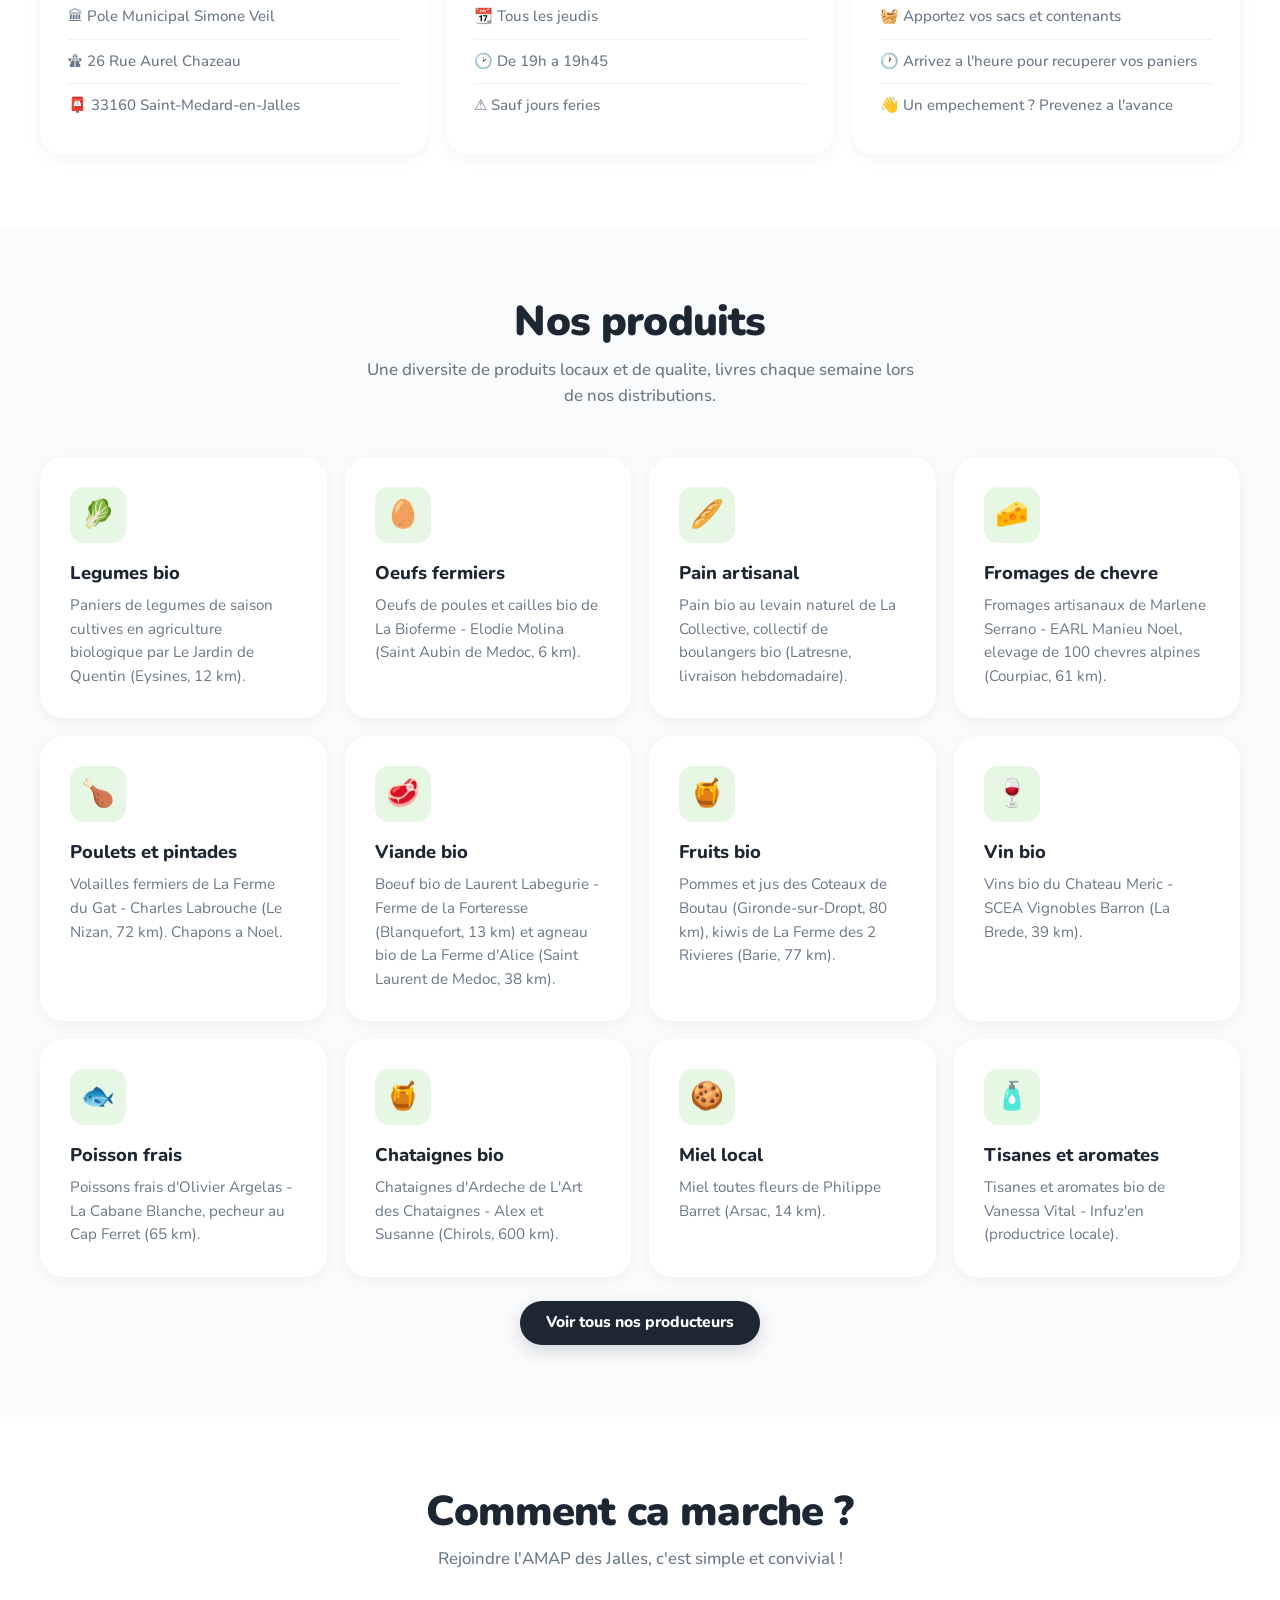
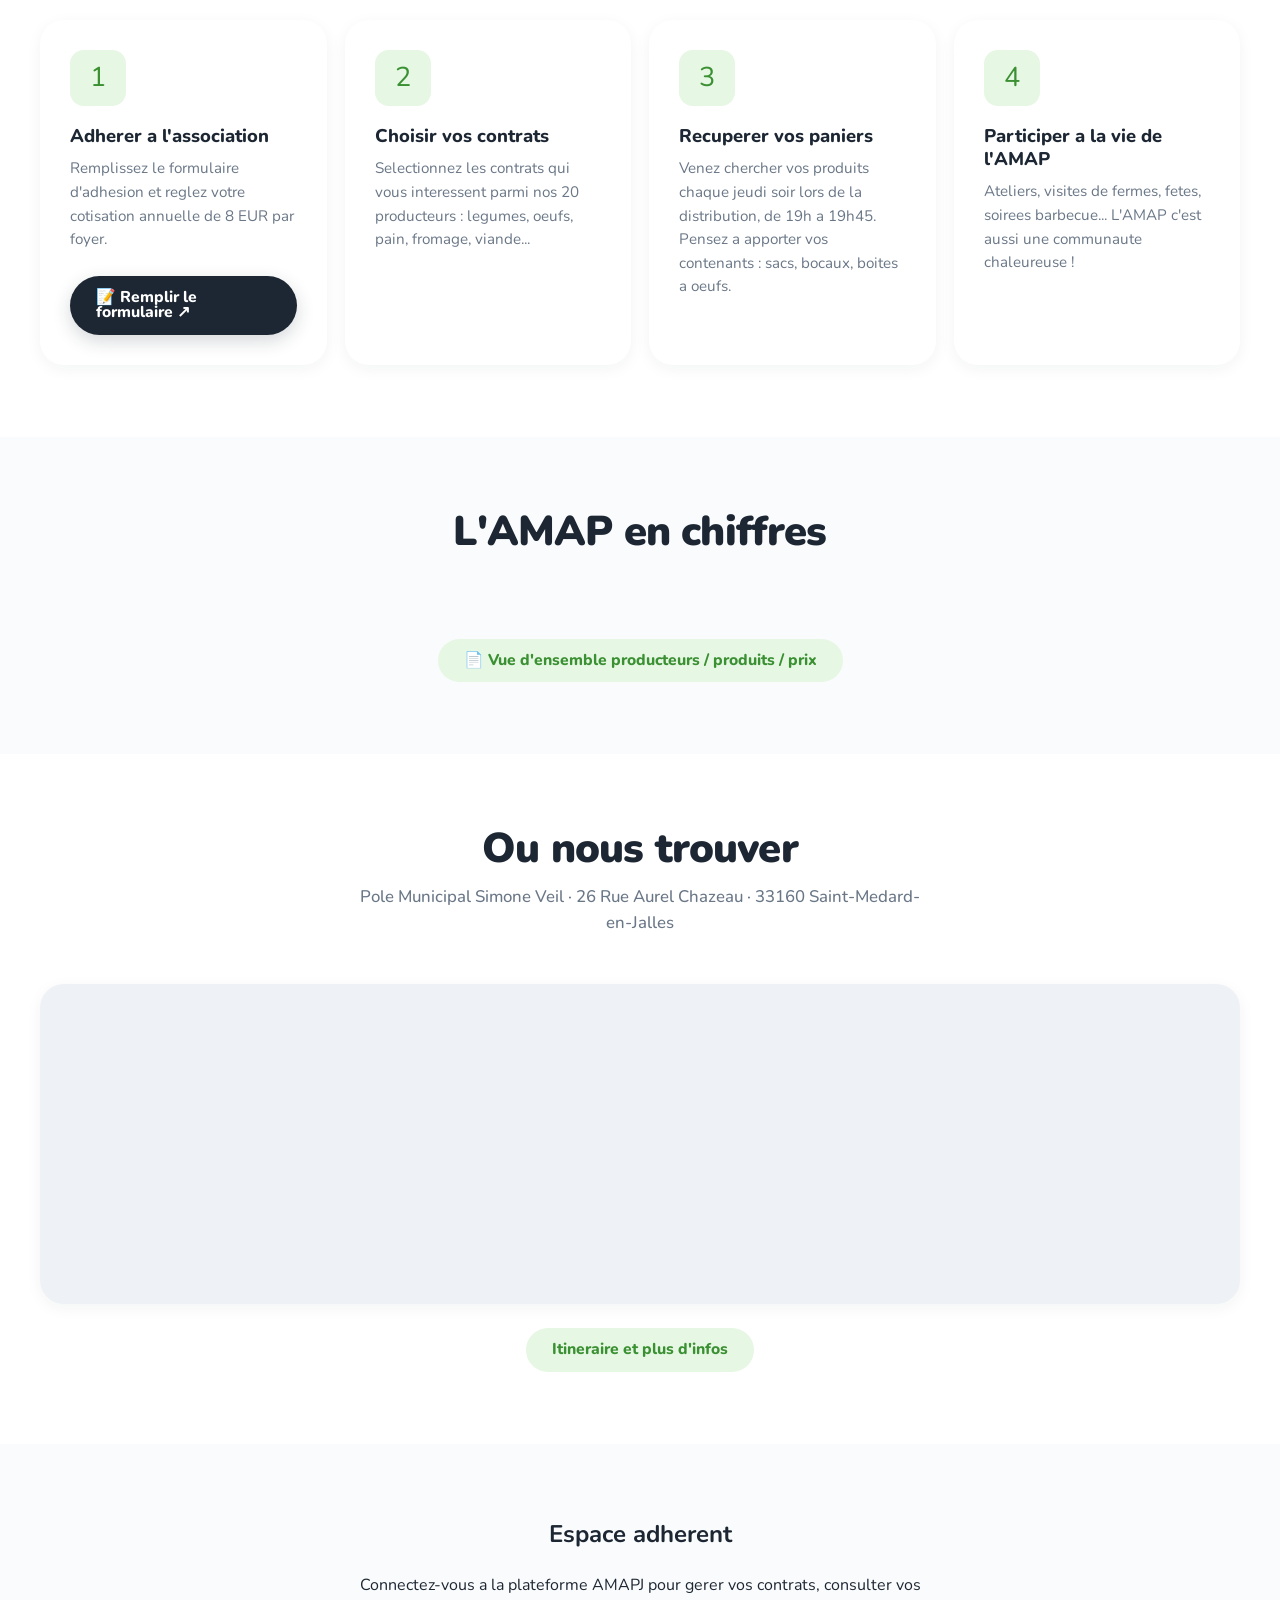
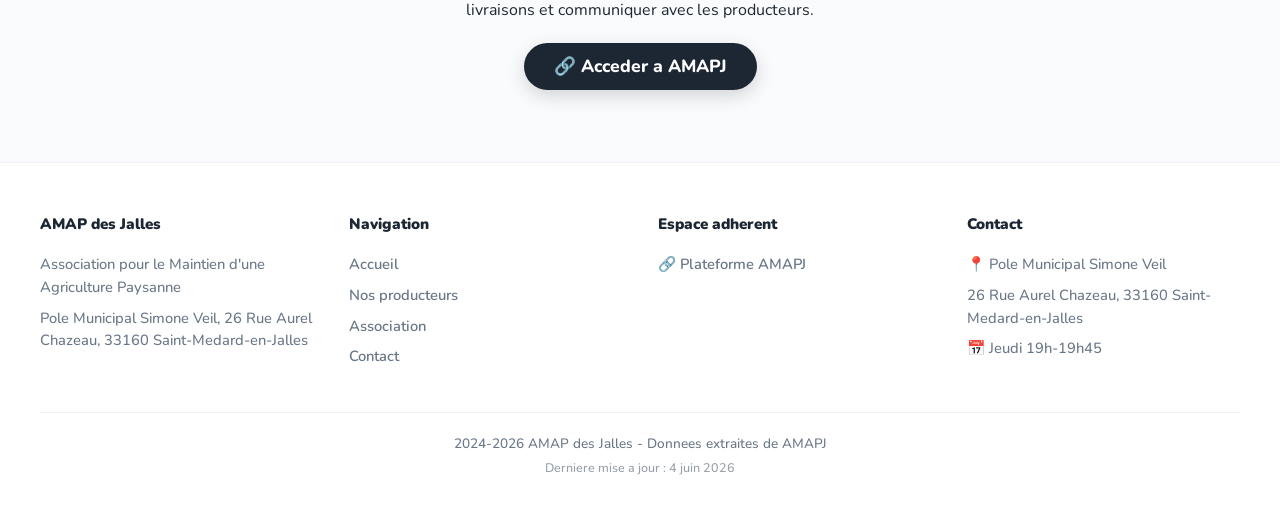
==== commit 840782af: "Certificats bio fiables, localisation Lo Champi, date de mise a jour - Liens certificat bio : requet" ====
--- a/index.html
+++ b/index.html
@@ -332,6 +332,7 @@
         </div>
         <div class="footer-bottom">
             <p>2024-2026 AMAP des Jalles - Donnees extraites de AMAPJ</p>
+            <p class="footer-version">Derniere mise a jour : 4 juin 2026</p>
         </div>
     </footer>
 
--- a/css/style.css
+++ b/css/style.css
@@ -695,6 +695,7 @@
     font-size: 0.85rem;
     font-weight: 500;
 }
+.footer-version { opacity: 0.7; font-size: 0.92em; margin-top: 4px; }
 
 /* === DATA IMPORT === */
 .import-zone {
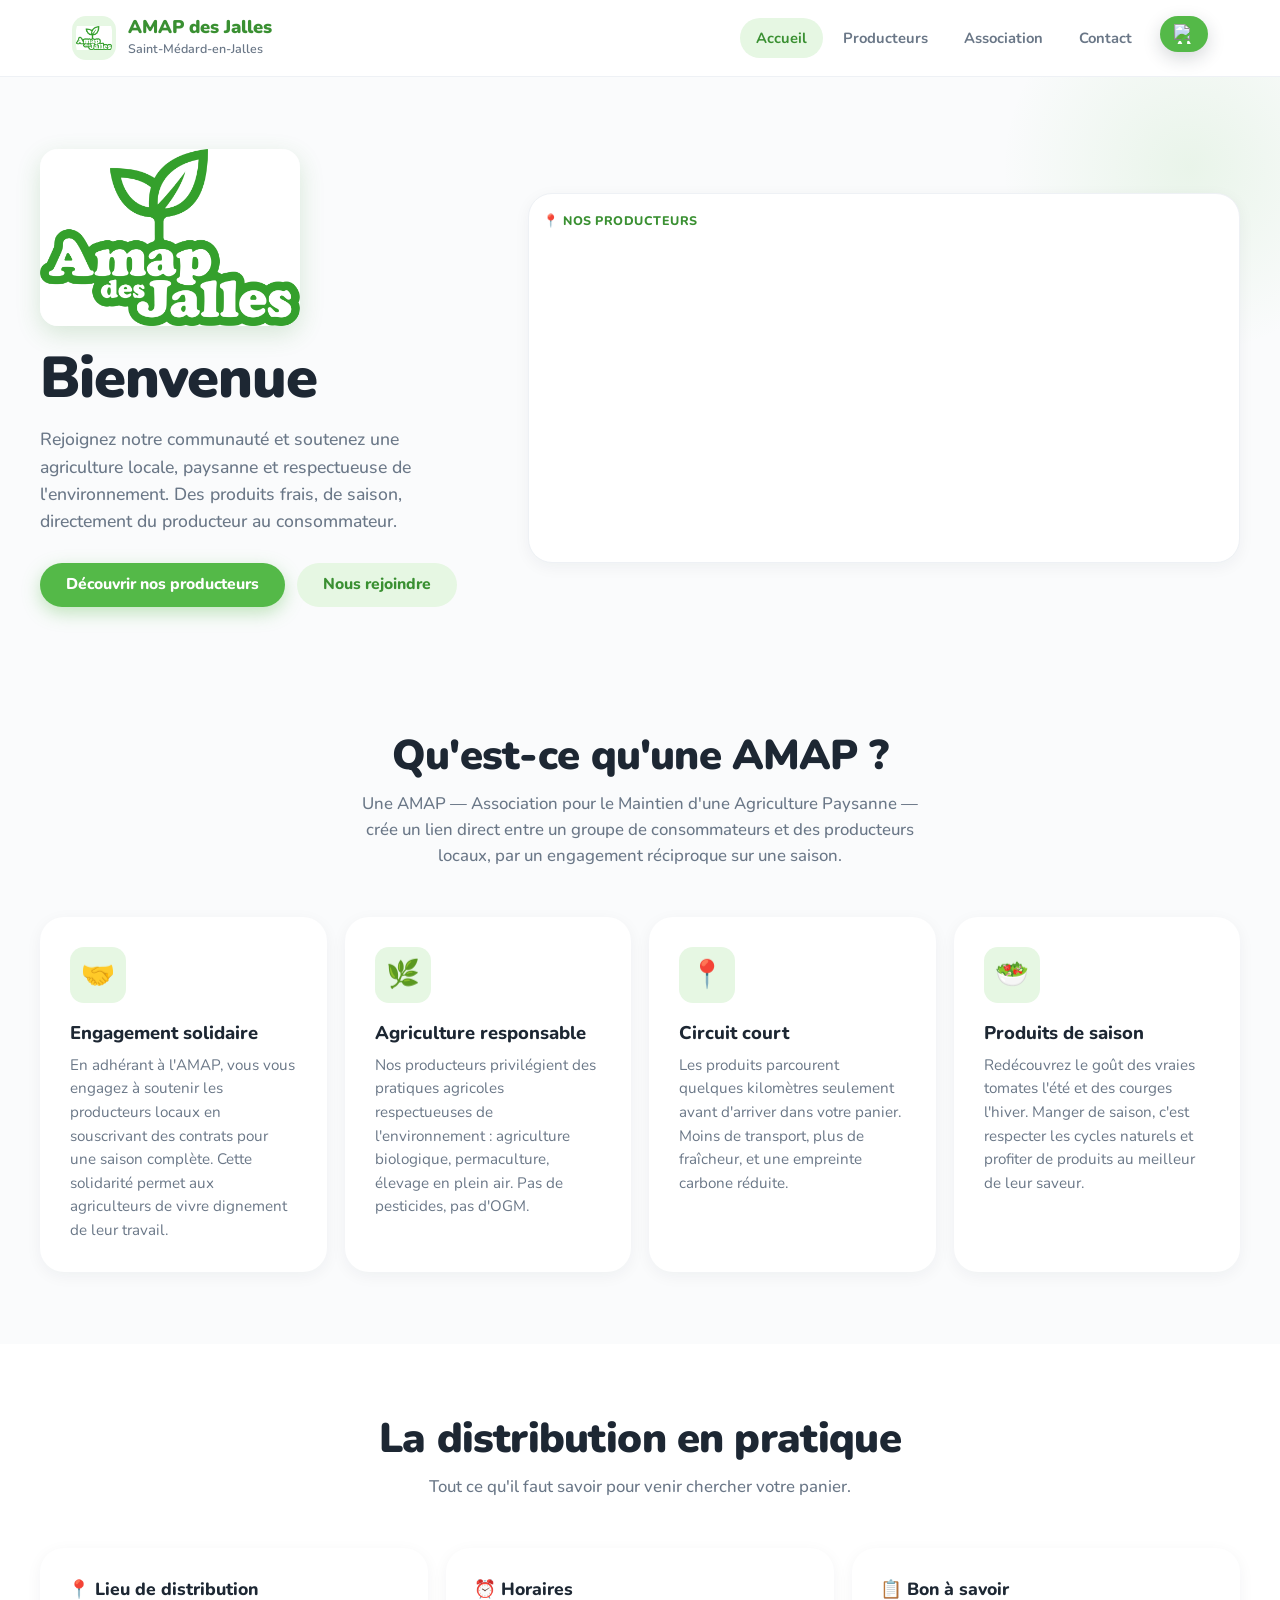
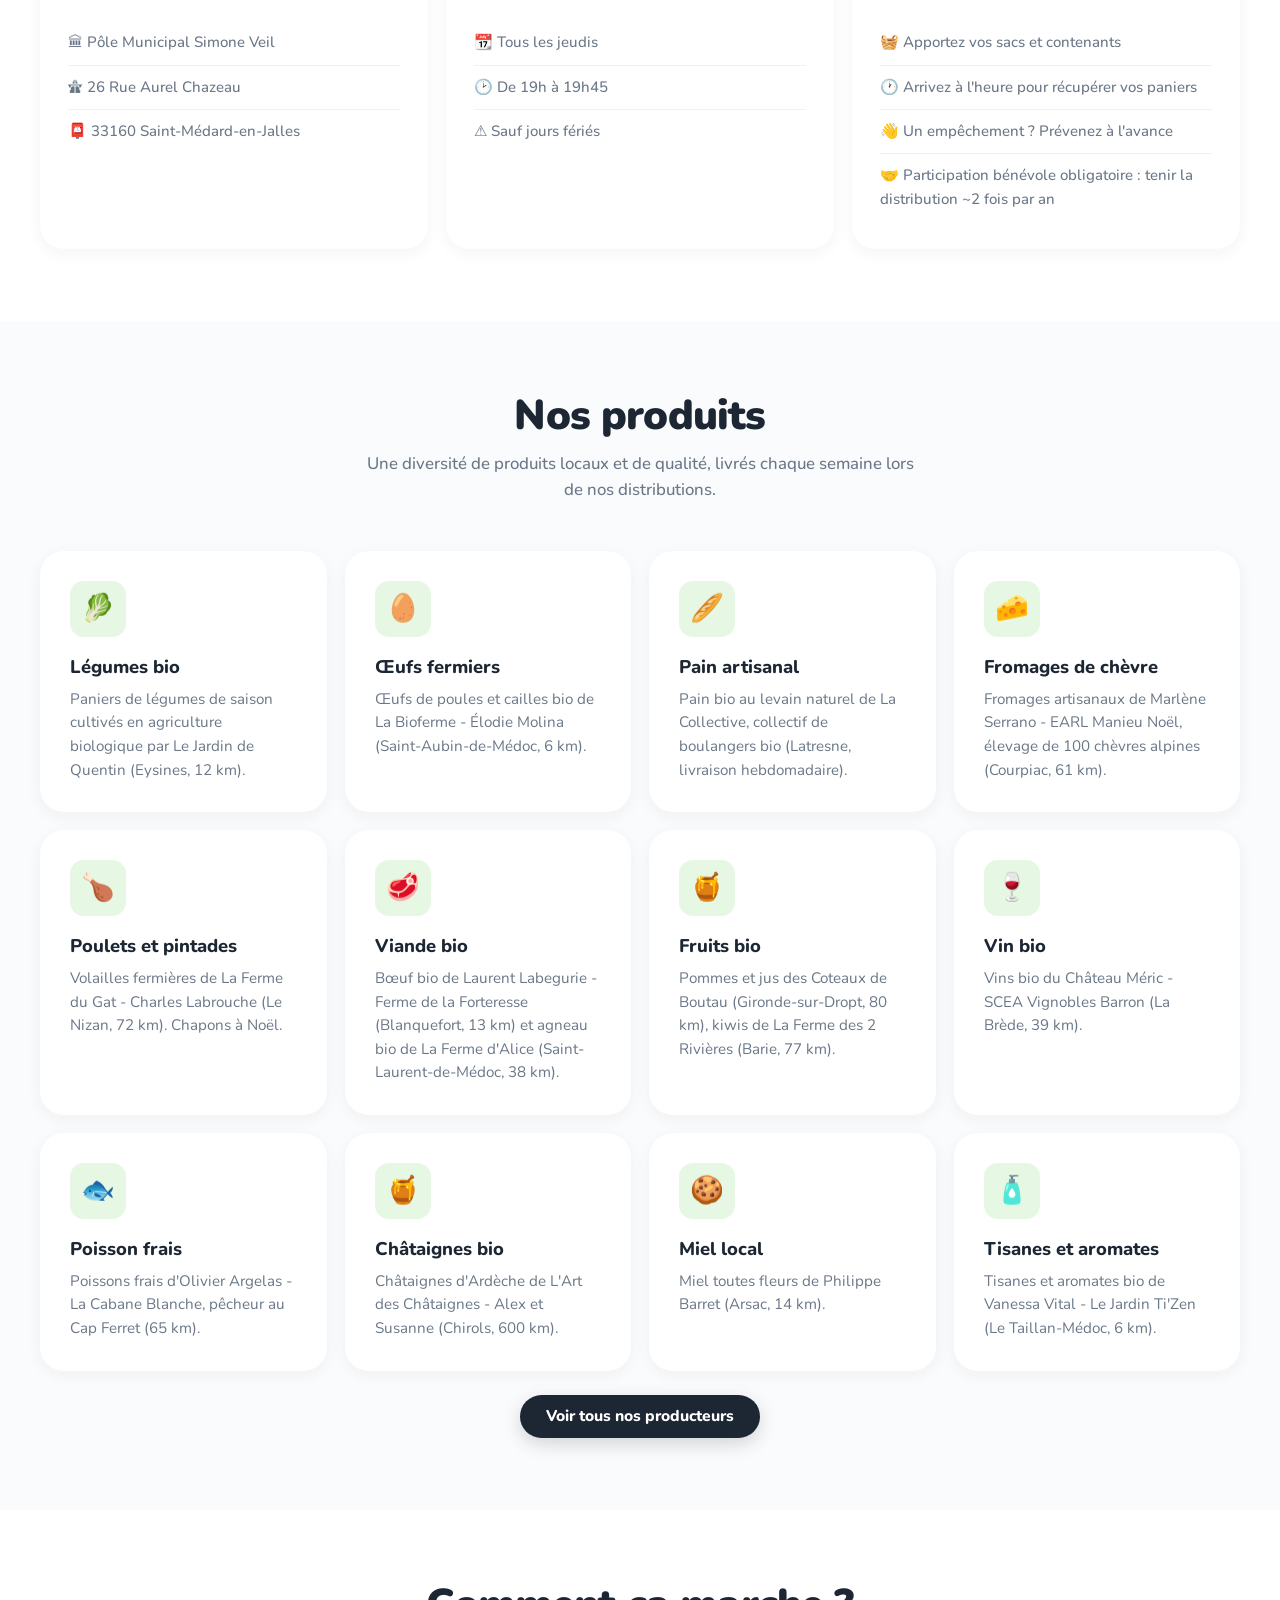
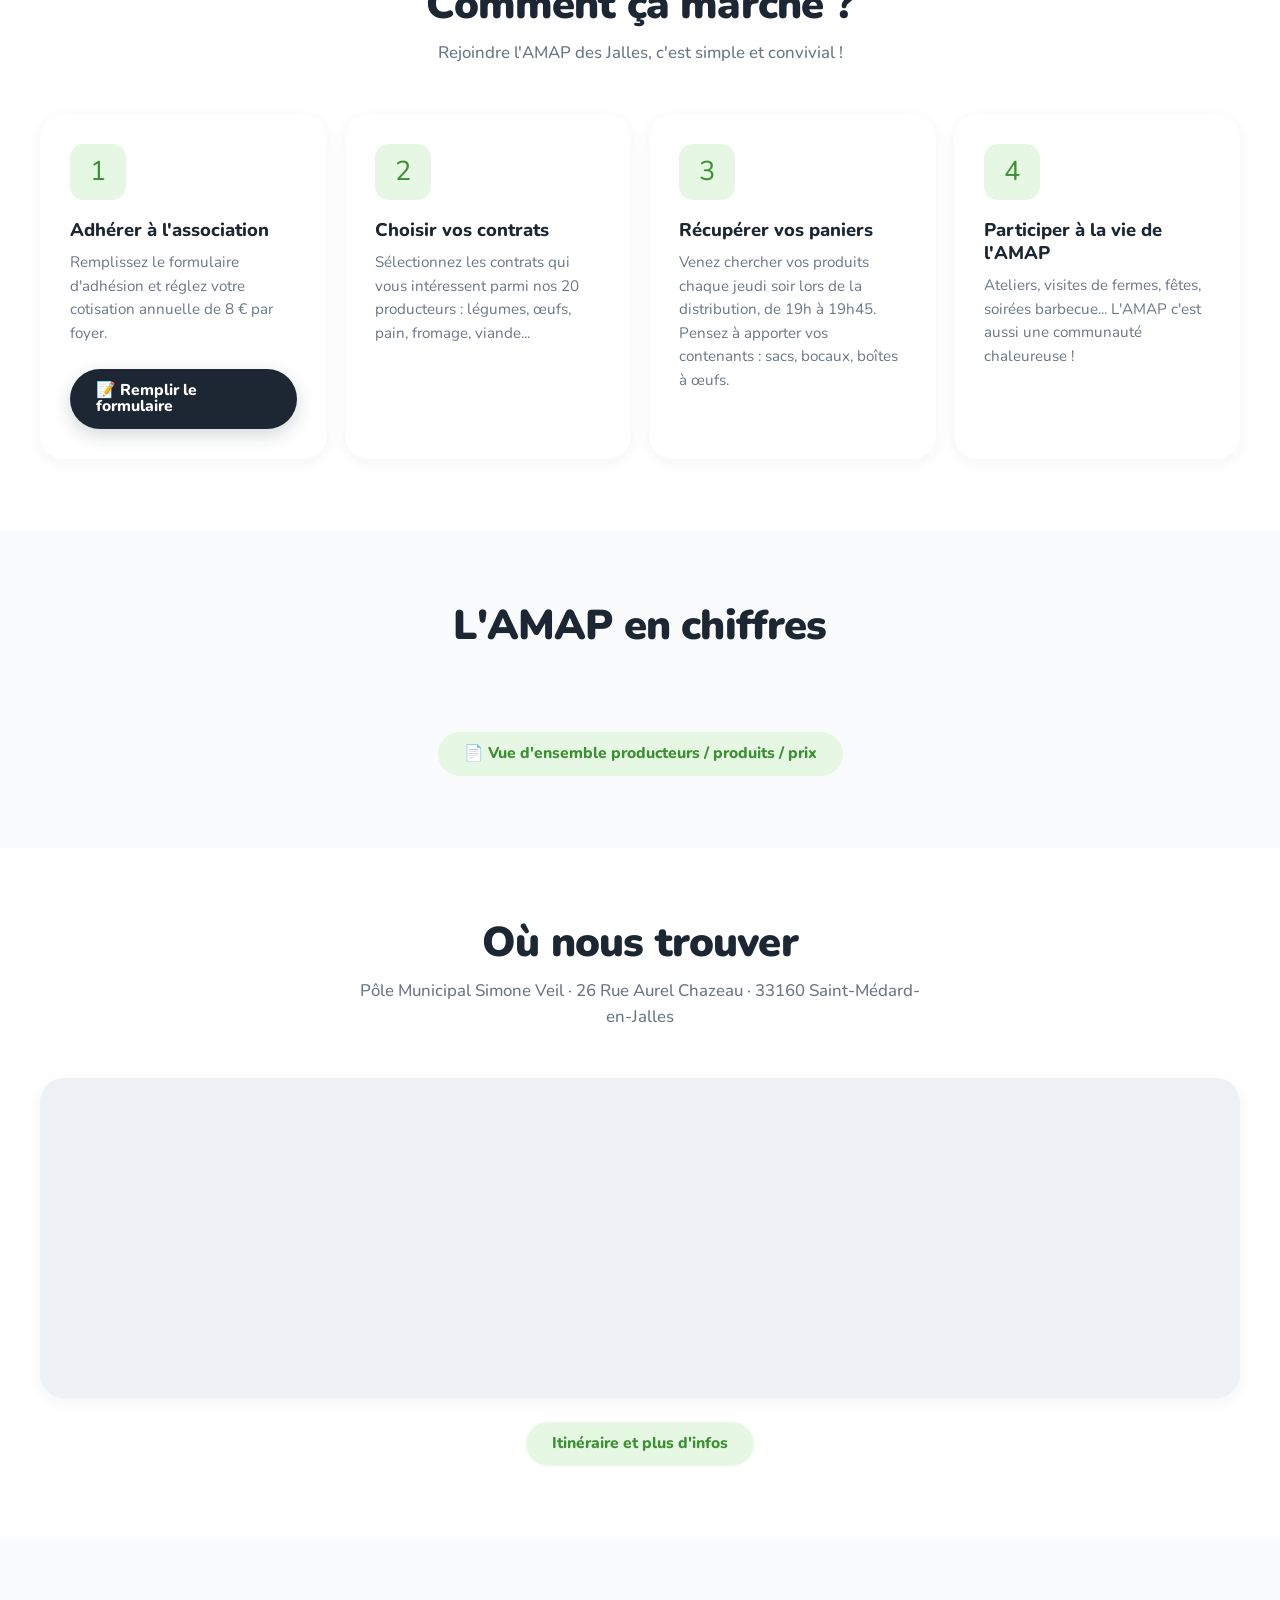
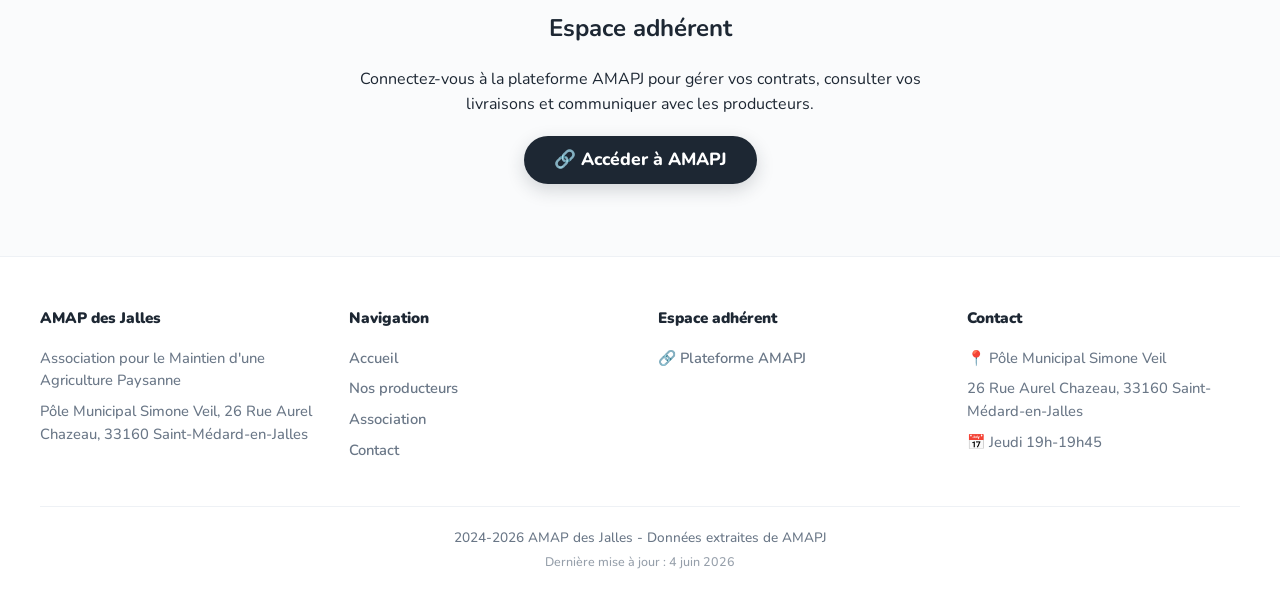
==== commit fc13a7fa: "Accents, formulaire d'adhesion, retours utilisateurs - Accents francais retablis sur l'ensemble des " ====
--- a/index.html
+++ b/index.html
@@ -1,12 +1,12 @@
-﻿<!DOCTYPE html>
+<!DOCTYPE html>
 <html lang="fr">
 
 <head>
     <meta charset="UTF-8">
     <meta name="viewport" content="width=device-width, initial-scale=1.0">
-    <title>AMAP des Jalles - Saint-Medard-en-Jalles</title>
+    <title>AMAP des Jalles - Saint-Médard-en-Jalles</title>
     <meta name="description"
-        content="AMAP des Jalles - Association pour le Maintien d'une Agriculture Paysanne a Saint-Medard-en-Jalles. Produits locaux, bio et de saison.">
+        content="AMAP des Jalles - Association pour le Maintien d'une Agriculture Paysanne à Saint-Médard-en-Jalles. Produits locaux, bio et de saison.">
     <link rel="preconnect" href="https://fonts.googleapis.com">
     <link rel="preconnect" href="https://fonts.gstatic.com" crossorigin>
     <link href="https://fonts.googleapis.com/css2?family=Nunito:wght@400;500;600;700;800;900&display=swap" rel="stylesheet">
@@ -23,7 +23,7 @@
                 <img src="images/logo.png" alt="AMAP des Jalles" class="logo-img">
                 <div class="logo-text">
                     <h1>AMAP des Jalles</h1>
-                    <p>Saint-Medard-en-Jalles</p>
+                    <p>Saint-Médard-en-Jalles</p>
                 </div>
             </a>
             <button class="menu-toggle" onclick="toggleMenu()">&#9776;</button>
@@ -31,10 +31,9 @@
                 <ul>
                     <li><a href="index.html" class="active">Accueil</a></li>
                     <li><a href="producteurs.html">Producteurs</a></li>
-                    <li><a href="asso.html">Association</a></li>
-                    <li><a href="contact.html">Contact</a></li>
+                    <li><a href="asso.html">Association</a></li>                    <li><a href="contact.html">Contact</a></li>
                     <li><a href="https://s2.amapj.fr/p/saint-medard-en-jalles" class="btn btn-accent amapj-btn"
-                            target="_blank" title="Acceder a AMAPJ">
+                            target="_blank" title="Accéder à AMAPJ">
                             <img src="https://s2.amapj.fr/p/VAADIN/themes/amapj/favicon.ico" alt="AMAPJ"
                                 style="width: 20px; height: 20px; vertical-align: middle;">
                         </a></li>
@@ -49,14 +48,14 @@
             <div class="hero-content">
                 <img src="images/logo.png" alt="Logo AMAP des Jalles" class="hero-logo">
                 <h1>Bienvenue</h1>
-                <p>Rejoignez notre communaute et soutenez une agriculture locale, paysanne et respectueuse de
+                <p>Rejoignez notre communauté et soutenez une agriculture locale, paysanne et respectueuse de
                     l'environnement. Des produits frais, de saison, directement du producteur au consommateur.</p>
                 <div class="hero-buttons">
-                    <a href="producteurs.html" class="btn btn-primary">Decouvrir nos producteurs</a>
+                    <a href="producteurs.html" class="btn btn-primary">Découvrir nos producteurs</a>
                     <a href="contact.html" class="btn btn-secondary">Nous rejoindre</a>
                 </div>
             </div>
-            <!-- Carte des producteurs (marqueurs emoji, injectee par JS) -->
+            <!-- Carte des producteurs (marqueurs emoji, injectée par JS) -->
             <aside class="hero-next hero-map-card">
                 <span class="hero-next-label">&#128205; Nos producteurs</span>
                 <div id="heroProducersMap" class="hero-map"></div>
@@ -64,38 +63,39 @@
         </div>
     </section>
 
-    <!-- Presentation -->
+    <!-- Présentation -->
     <section class="section">
         <div class="container">
             <div class="section-title">
                 <h2>Qu'est-ce qu'une AMAP ?</h2>
-                <p>Une Association pour le Maintien d'une Agriculture Paysanne cree un lien direct entre consommateurs
-                    et producteurs locaux.</p>
+                <p>Une AMAP &mdash; Association pour le Maintien d'une Agriculture Paysanne &mdash; crée un lien direct
+                    entre un groupe de consommateurs et des producteurs locaux, par un engagement réciproque sur une
+                    saison.</p>
             </div>
             <div class="card-grid">
                 <div class="card">
                     <div class="card-icon">&#129309;</div>
                     <h3>Engagement solidaire</h3>
-                    <p>En adherant a l'AMAP, vous vous engagez a soutenir les producteurs locaux en souscrivant des
-                        contrats pour une saison complete. Cette solidarite permet aux agriculteurs de vivre dignement
+                    <p>En adhérant à l'AMAP, vous vous engagez à soutenir les producteurs locaux en souscrivant des
+                        contrats pour une saison complète. Cette solidarité permet aux agriculteurs de vivre dignement
                         de leur travail.</p>
                 </div>
                 <div class="card">
                     <div class="card-icon">&#127807;</div>
                     <h3>Agriculture responsable</h3>
-                    <p>Nos producteurs privilegient des pratiques agricoles respectueuses de l'environnement :
-                        agriculture biologique, permaculture, elevage en plein air. Pas de pesticides, pas d'OGM.</p>
+                    <p>Nos producteurs privilégient des pratiques agricoles respectueuses de l'environnement :
+                        agriculture biologique, permaculture, élevage en plein air. Pas de pesticides, pas d'OGM.</p>
                 </div>
                 <div class="card">
                     <div class="card-icon">&#128205;</div>
                     <h3>Circuit court</h3>
-                    <p>Les produits parcourent quelques kilometres seulement avant d'arriver dans votre panier. Moins de
-                        transport, plus de fraicheur, et une empreinte carbone reduite.</p>
+                    <p>Les produits parcourent quelques kilomètres seulement avant d'arriver dans votre panier. Moins de
+                        transport, plus de fraîcheur, et une empreinte carbone réduite.</p>
                 </div>
                 <div class="card">
                     <div class="card-icon">&#129367;</div>
                     <h3>Produits de saison</h3>
-                    <p>Redecouvrez le gout des vraies tomates l'ete et des courges l'hiver. Manger de saison, c'est
+                    <p>Redécouvrez le goût des vraies tomates l'été et des courges l'hiver. Manger de saison, c'est
                         respecter les cycles naturels et profiter de produits au meilleur de leur saveur.</p>
                 </div>
             </div>
@@ -113,25 +113,26 @@
                 <div class="info-card">
                     <h3>&#128205; Lieu de distribution</h3>
                     <ul>
-                        <li>&#127963; Pole Municipal Simone Veil</li>
+                        <li>&#127963; Pôle Municipal Simone Veil</li>
                         <li>&#128739; 26 Rue Aurel Chazeau</li>
-                        <li>&#128238; 33160 Saint-Medard-en-Jalles</li>
+                        <li>&#128238; 33160 Saint-Médard-en-Jalles</li>
                     </ul>
                 </div>
                 <div class="info-card">
                     <h3>&#9200; Horaires</h3>
                     <ul>
                         <li>&#128198; Tous les jeudis</li>
-                        <li>&#128337; De 19h a 19h45</li>
-                        <li>&#9888; Sauf jours feries</li>
+                        <li>&#128337; De 19h à 19h45</li>
+                        <li>&#9888; Sauf jours fériés</li>
                     </ul>
                 </div>
                 <div class="info-card">
-                    <h3>&#128203; Bon a savoir</h3>
+                    <h3>&#128203; Bon à savoir</h3>
                     <ul>
                         <li>&#129530; Apportez vos sacs et contenants</li>
-                        <li>&#128336; Arrivez a l'heure pour recuperer vos paniers</li>
-                        <li>&#128075; Un empechement ? Prevenez a l'avance</li>
+                        <li>&#128336; Arrivez à l'heure pour récupérer vos paniers</li>
+                        <li>&#128075; Un empêchement ? Prévenez à l'avance</li>
+                        <li>&#129309; Participation bénévole obligatoire : tenir la distribution ~2 fois par an</li>
                     </ul>
                 </div>
             </div>
@@ -143,19 +144,19 @@
         <div class="container">
             <div class="section-title">
                 <h2>Nos produits</h2>
-                <p>Une diversite de produits locaux et de qualite, livres chaque semaine lors de nos distributions.</p>
+                <p>Une diversité de produits locaux et de qualité, livrés chaque semaine lors de nos distributions.</p>
             </div>
             <div class="card-grid">
                 <div class="card">
                     <div class="card-icon">&#129388;</div>
-                    <h3>Legumes bio</h3>
-                    <p>Paniers de legumes de saison cultives en agriculture biologique par Le Jardin de Quentin
+                    <h3>Légumes bio</h3>
+                    <p>Paniers de légumes de saison cultivés en agriculture biologique par Le Jardin de Quentin
                         (Eysines, 12 km).</p>
                 </div>
                 <div class="card">
                     <div class="card-icon">&#129370;</div>
-                    <h3>Oeufs fermiers</h3>
-                    <p>Oeufs de poules et cailles bio de La Bioferme - Elodie Molina (Saint Aubin de Medoc, 6 km).</p>
+                    <h3>Œufs fermiers</h3>
+                    <p>Œufs de poules et cailles bio de La Bioferme - Élodie Molina (Saint-Aubin-de-Médoc, 6 km).</p>
                 </div>
                 <div class="card">
                     <div class="card-icon">&#129366;</div>
@@ -165,41 +166,41 @@
                 </div>
                 <div class="card">
                     <div class="card-icon">&#129472;</div>
-                    <h3>Fromages de chevre</h3>
-                    <p>Fromages artisanaux de Marlene Serrano - EARL Manieu Noel, elevage de 100 chevres alpines
+                    <h3>Fromages de chèvre</h3>
+                    <p>Fromages artisanaux de Marlène Serrano - EARL Manieu Noël, élevage de 100 chèvres alpines
                         (Courpiac, 61 km).</p>
                 </div>
                 <div class="card">
                     <div class="card-icon">&#127831;</div>
                     <h3>Poulets et pintades</h3>
-                    <p>Volailles fermiers de La Ferme du Gat - Charles Labrouche (Le Nizan, 72 km). Chapons a Noel.</p>
+                    <p>Volailles fermières de La Ferme du Gat - Charles Labrouche (Le Nizan, 72 km). Chapons à Noël.</p>
                 </div>
                 <div class="card">
                     <div class="card-icon">&#129385;</div>
                     <h3>Viande bio</h3>
-                    <p>Boeuf bio de Laurent Labegurie - Ferme de la Forteresse (Blanquefort, 13 km) et agneau bio de La
-                        Ferme d'Alice (Saint Laurent de Medoc, 38 km).</p>
+                    <p>Bœuf bio de Laurent Labegurie - Ferme de la Forteresse (Blanquefort, 13 km) et agneau bio de La
+                        Ferme d'Alice (Saint-Laurent-de-Médoc, 38 km).</p>
                 </div>
                 <div class="card">
                     <div class="card-icon">&#127855;</div>
                     <h3>Fruits bio</h3>
-                    <p>Pommes et jus des Coteaux de Boutau (Gironde-sur-Dropt, 80 km), kiwis de La Ferme des 2 Rivieres
+                    <p>Pommes et jus des Coteaux de Boutau (Gironde-sur-Dropt, 80 km), kiwis de La Ferme des 2 Rivières
                         (Barie, 77 km).</p>
                 </div>
                 <div class="card">
                     <div class="card-icon">&#127863;</div>
                     <h3>Vin bio</h3>
-                    <p>Vins bio du Chateau Meric - SCEA Vignobles Barron (La Brede, 39 km).</p>
+                    <p>Vins bio du Château Méric - SCEA Vignobles Barron (La Brède, 39 km).</p>
                 </div>
                 <div class="card">
                     <div class="card-icon">&#128031;</div>
                     <h3>Poisson frais</h3>
-                    <p>Poissons frais d'Olivier Argelas - La Cabane Blanche, pecheur au Cap Ferret (65 km).</p>
+                    <p>Poissons frais d'Olivier Argelas - La Cabane Blanche, pêcheur au Cap Ferret (65 km).</p>
                 </div>
                 <div class="card">
                     <div class="card-icon">&#127855;</div>
-                    <h3>Chataignes bio</h3>
-                    <p>Chataignes d'Ardeche de L'Art des Chataignes - Alex et Susanne (Chirols, 600 km).</p>
+                    <h3>Châtaignes bio</h3>
+                    <p>Châtaignes d'Ardèche de L'Art des Châtaignes - Alex et Susanne (Chirols, 600 km).</p>
                 </div>
                 <div class="card">
                     <div class="card-icon">&#127850;</div>
@@ -209,7 +210,7 @@
                 <div class="card">
                     <div class="card-icon">&#129524;</div>
                     <h3>Tisanes et aromates</h3>
-                    <p>Tisanes et aromates bio de Vanessa Vital - Infuz'en (productrice locale).</p>
+                    <p>Tisanes et aromates bio de Vanessa Vital - Le Jardin Ti'Zen (Le Taillan-Médoc, 6 km).</p>
                 </div>
             </div>
             <div class="text-center mt-20">
@@ -218,51 +219,51 @@
         </div>
     </section>
 
-    <!-- Comment ca marche -->
+    <!-- Comment ça marche -->
     <section class="section section-light">
         <div class="container">
             <div class="section-title">
-                <h2>Comment ca marche ?</h2>
+                <h2>Comment ça marche ?</h2>
                 <p>Rejoindre l'AMAP des Jalles, c'est simple et convivial !</p>
             </div>
             <div class="card-grid">
                 <div class="card">
                     <div class="card-icon">1</div>
-                    <h3>Adherer a l'association</h3>
-                    <p>Remplissez le formulaire d'adhesion et reglez votre cotisation annuelle de 8 EUR par foyer.</p>
-                    <a href="https://framaforms.org/" class="btn btn-accent mt-20" target="_blank" rel="noopener" data-adhesion-form>
-                        &#128221; Remplir le formulaire &#8599;
+                    <h3>Adhérer à l'association</h3>
+                    <p>Remplissez le formulaire d'adhésion et réglez votre cotisation annuelle de 8 € par foyer.</p>
+                    <a href="contact.html#adhesion" class="btn btn-accent mt-20" data-adhesion-form>
+                        &#128221; Remplir le formulaire
                     </a>
                 </div>
                 <div class="card">
                     <div class="card-icon">2</div>
                     <h3>Choisir vos contrats</h3>
-                    <p>Selectionnez les contrats qui vous interessent parmi nos 20 producteurs : legumes, oeufs, pain,
+                    <p>Sélectionnez les contrats qui vous intéressent parmi nos 20 producteurs : légumes, œufs, pain,
                         fromage, viande...</p>
                 </div>
                 <div class="card">
                     <div class="card-icon">3</div>
-                    <h3>Recuperer vos paniers</h3>
-                    <p>Venez chercher vos produits chaque jeudi soir lors de la distribution, de 19h a 19h45. Pensez a apporter vos contenants : sacs, bocaux, boites a oeufs.</p>
+                    <h3>Récupérer vos paniers</h3>
+                    <p>Venez chercher vos produits chaque jeudi soir lors de la distribution, de 19h à 19h45. Pensez à apporter vos contenants : sacs, bocaux, boîtes à œufs.</p>
                 </div>
                 <div class="card">
                     <div class="card-icon">4</div>
-                    <h3>Participer a la vie de l'AMAP</h3>
-                    <p>Ateliers, visites de fermes, fetes, soirees barbecue... L'AMAP c'est aussi une communaute
+                    <h3>Participer à la vie de l'AMAP</h3>
+                    <p>Ateliers, visites de fermes, fêtes, soirées barbecue... L'AMAP c'est aussi une communauté
                         chaleureuse !</p>
                 </div>
             </div>
         </div>
     </section>
 
-    <!-- Chiffres cles -->
+    <!-- Chiffres clés -->
     <section class="section">
         <div class="container">
             <div class="section-title">
                 <h2>L'AMAP en chiffres</h2>
             </div>
             <div class="stats-grid" id="statsGrid">
-                <!-- Injecte par JS depuis producers-data.js -->
+                <!-- Injecté par JS depuis producers-data.js -->
             </div>
             <p class="text-center mt-20">
                 <a href="recap.html" class="btn btn-secondary">&#128196; Vue d'ensemble producteurs / produits / prix</a>
@@ -270,16 +271,16 @@
         </div>
     </section>
 
-    <!-- Ou nous trouver -->
+    <!-- Où nous trouver -->
     <section class="section section-light">
         <div class="container">
             <div class="section-title">
-                <h2>Ou nous trouver</h2>
-                <p>Pole Municipal Simone Veil &middot; 26 Rue Aurel Chazeau &middot; 33160 Saint-Medard-en-Jalles</p>
+                <h2>Où nous trouver</h2>
+                <p>Pôle Municipal Simone Veil &middot; 26 Rue Aurel Chazeau &middot; 33160 Saint-Médard-en-Jalles</p>
             </div>
             <div id="homeMap" class="map-container" style="height: 320px;"></div>
             <p class="text-center mt-20">
-                <a href="contact.html#map" class="btn btn-secondary">Itineraire et plus d'infos</a>
+                <a href="contact.html#map" class="btn btn-secondary">Itinéraire et plus d'infos</a>
             </p>
         </div>
     </section>
@@ -287,12 +288,12 @@
     <!-- CTA AMAPJ -->
     <section class="section">
         <div class="container text-center">
-            <h2>Espace adherent</h2>
-            <p style="max-width: 600px; margin: 20px auto;">Connectez-vous a la plateforme AMAPJ pour gerer vos
+            <h2>Espace adhérent</h2>
+            <p style="max-width: 600px; margin: 20px auto;">Connectez-vous à la plateforme AMAPJ pour gérer vos
                 contrats, consulter vos livraisons et communiquer avec les producteurs.</p>
             <a href="https://s2.amapj.fr/p/saint-medard-en-jalles" class="btn btn-accent" target="_blank"
                 style="font-size: 1.1em; padding: 15px 30px;">
-                &#128279; Acceder a AMAPJ
+                &#128279; Accéder à AMAPJ
             </a>
         </div>
     </section>
@@ -303,19 +304,18 @@
             <div class="footer-section">
                 <h4>AMAP des Jalles</h4>
                 <p>Association pour le Maintien d'une Agriculture Paysanne</p>
-                <p>Pole Municipal Simone Veil, 26 Rue Aurel Chazeau, 33160 Saint-Medard-en-Jalles</p>
+                <p>Pôle Municipal Simone Veil, 26 Rue Aurel Chazeau, 33160 Saint-Médard-en-Jalles</p>
             </div>
             <div class="footer-section">
                 <h4>Navigation</h4>
                 <ul>
                     <li><a href="index.html">Accueil</a></li>
                     <li><a href="producteurs.html">Nos producteurs</a></li>
-                    <li><a href="asso.html">Association</a></li>
-                    <li><a href="contact.html">Contact</a></li>
+                    <li><a href="asso.html">Association</a></li>                    <li><a href="contact.html">Contact</a></li>
                 </ul>
             </div>
             <div class="footer-section">
-                <h4>Espace adherent</h4>
+                <h4>Espace adhérent</h4>
                 <ul>
                     <li><a href="https://s2.amapj.fr/p/saint-medard-en-jalles" target="_blank">&#128279; Plateforme
                             AMAPJ</a></li>
@@ -324,15 +324,15 @@
             <div class="footer-section">
                 <h4>Contact</h4>
                 <ul>
-                    <li>&#128205; Pole Municipal Simone Veil</li>
-                    <li>26 Rue Aurel Chazeau, 33160 Saint-Medard-en-Jalles</li>
+                    <li>&#128205; Pôle Municipal Simone Veil</li>
+                    <li>26 Rue Aurel Chazeau, 33160 Saint-Médard-en-Jalles</li>
                     <li>&#128197; Jeudi 19h-19h45</li>
                 </ul>
             </div>
         </div>
         <div class="footer-bottom">
-            <p>2024-2026 AMAP des Jalles - Donnees extraites de AMAPJ</p>
-            <p class="footer-version">Derniere mise a jour : 4 juin 2026</p>
+            <p>2024-2026 AMAP des Jalles - Données extraites de AMAPJ</p>
+            <p class="footer-version">Dernière mise à jour : 4 juin 2026</p>
         </div>
     </footer>
 
@@ -346,7 +346,8 @@
         function renderHeroProducersMap() {
             const el = document.getElementById('heroProducersMap');
             if (!el) return;
-            const list = getActiveProducers().filter(p => p.coords && p.distanceKm <= 200);
+            // Tous les producteurs géolocalisés sont affichés ; le zoom initial se cale sur les <= 200 km.
+            const list = getActiveProducers().filter(p => p.coords);
             const map = L.map('heroProducersMap', { scrollWheelZoom: false });
             L.tileLayer('https://{s}.tile.openstreetmap.org/{z}/{x}/{y}.png', {
                 attribution: '&#169; OpenStreetMap contributors'
@@ -356,15 +357,15 @@
             L.marker([amapInfo.coords.lat, amapInfo.coords.lng], { icon: amapLogoIcon(), title: amapInfo.name, zIndexOffset: 1000 }).addTo(map)
                 .bindPopup(`<strong>${amapInfo.name}</strong><br>${amapInfo.venue}`);
 
-            // Marqueurs producteurs (emoji dedie)
+            // Marqueurs producteurs (emoji dédié)
             const bounds = [[amapInfo.coords.lat, amapInfo.coords.lng]];
             list.forEach(p => {
-                bounds.push([p.coords.lat, p.coords.lng]);
+                if (p.distanceKm == null || p.distanceKm <= 200) bounds.push([p.coords.lat, p.coords.lng]);
                 L.marker([p.coords.lat, p.coords.lng], { icon: emojiMarkerIcon(p.emoji), title: p.name })
                     .addTo(map)
                     .bindPopup(`<strong>${p.emoji} ${p.name}</strong><br>${p.city} (${p.distanceKm} km)`);
             });
-            // Cadre ajusté aux coordonnées exactes des marqueurs + légère marge
+            // Cadre ajusté aux coordonnées des producteurs <= 200 km + légère marge
             map.fitBounds(bounds, { padding: [16, 16] });
         }
 
@@ -377,9 +378,9 @@
                 { value: amapInfo.annualFee + '&#8364;', label: 'Cotisation annuelle' }
             ];
             if (amapInfo.members) {
-                tiles.push({ value: amapInfo.members, label: 'Adherents' });
+                tiles.push({ value: amapInfo.members, label: 'Adhérents' });
             } else {
-                tiles.push({ value: '~', label: 'Adherents (a confirmer)' });
+                tiles.push({ value: '~', label: 'Adhérents (à confirmer)' });
             }
             grid.innerHTML = tiles.map(t =>
                 `<div class="stat-card${t.highlight ? ' highlight' : ''}">
@@ -408,4 +409,4 @@
     </script>
 </body>
 
-</html>+</html>
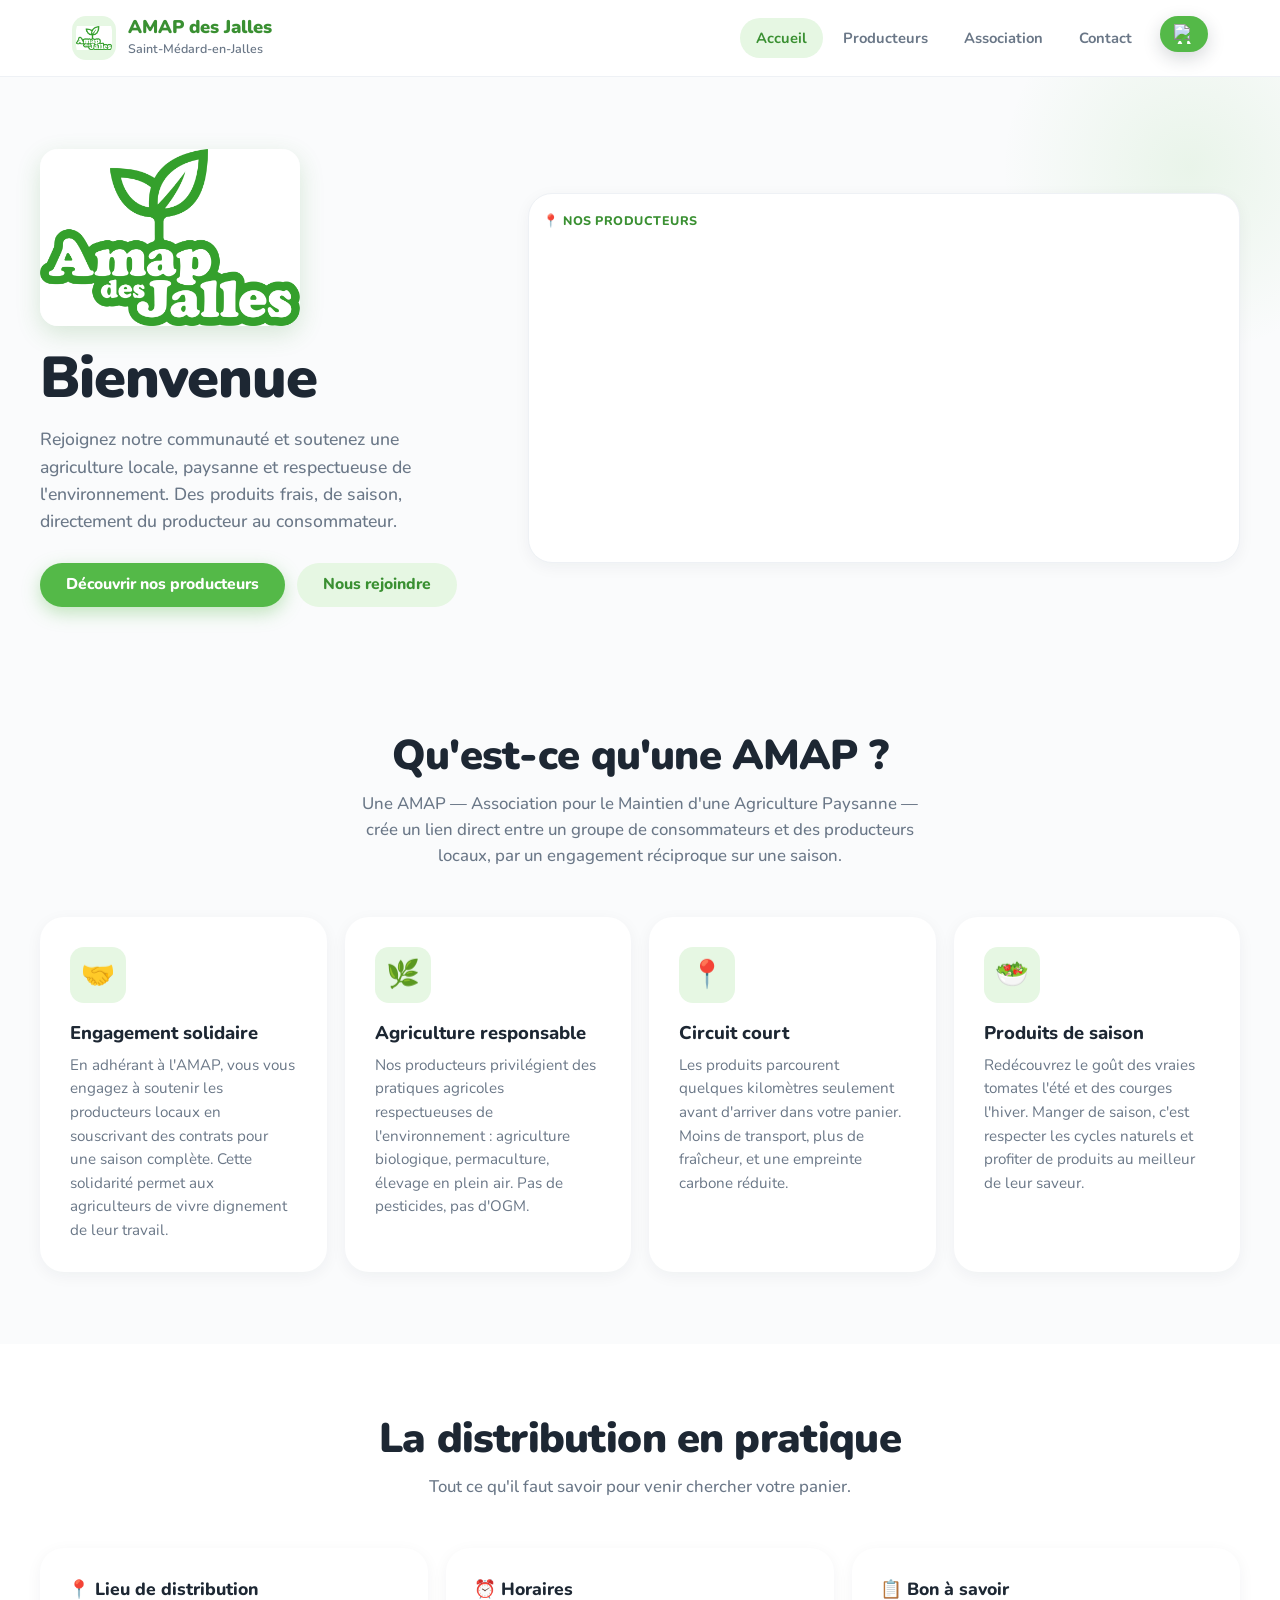
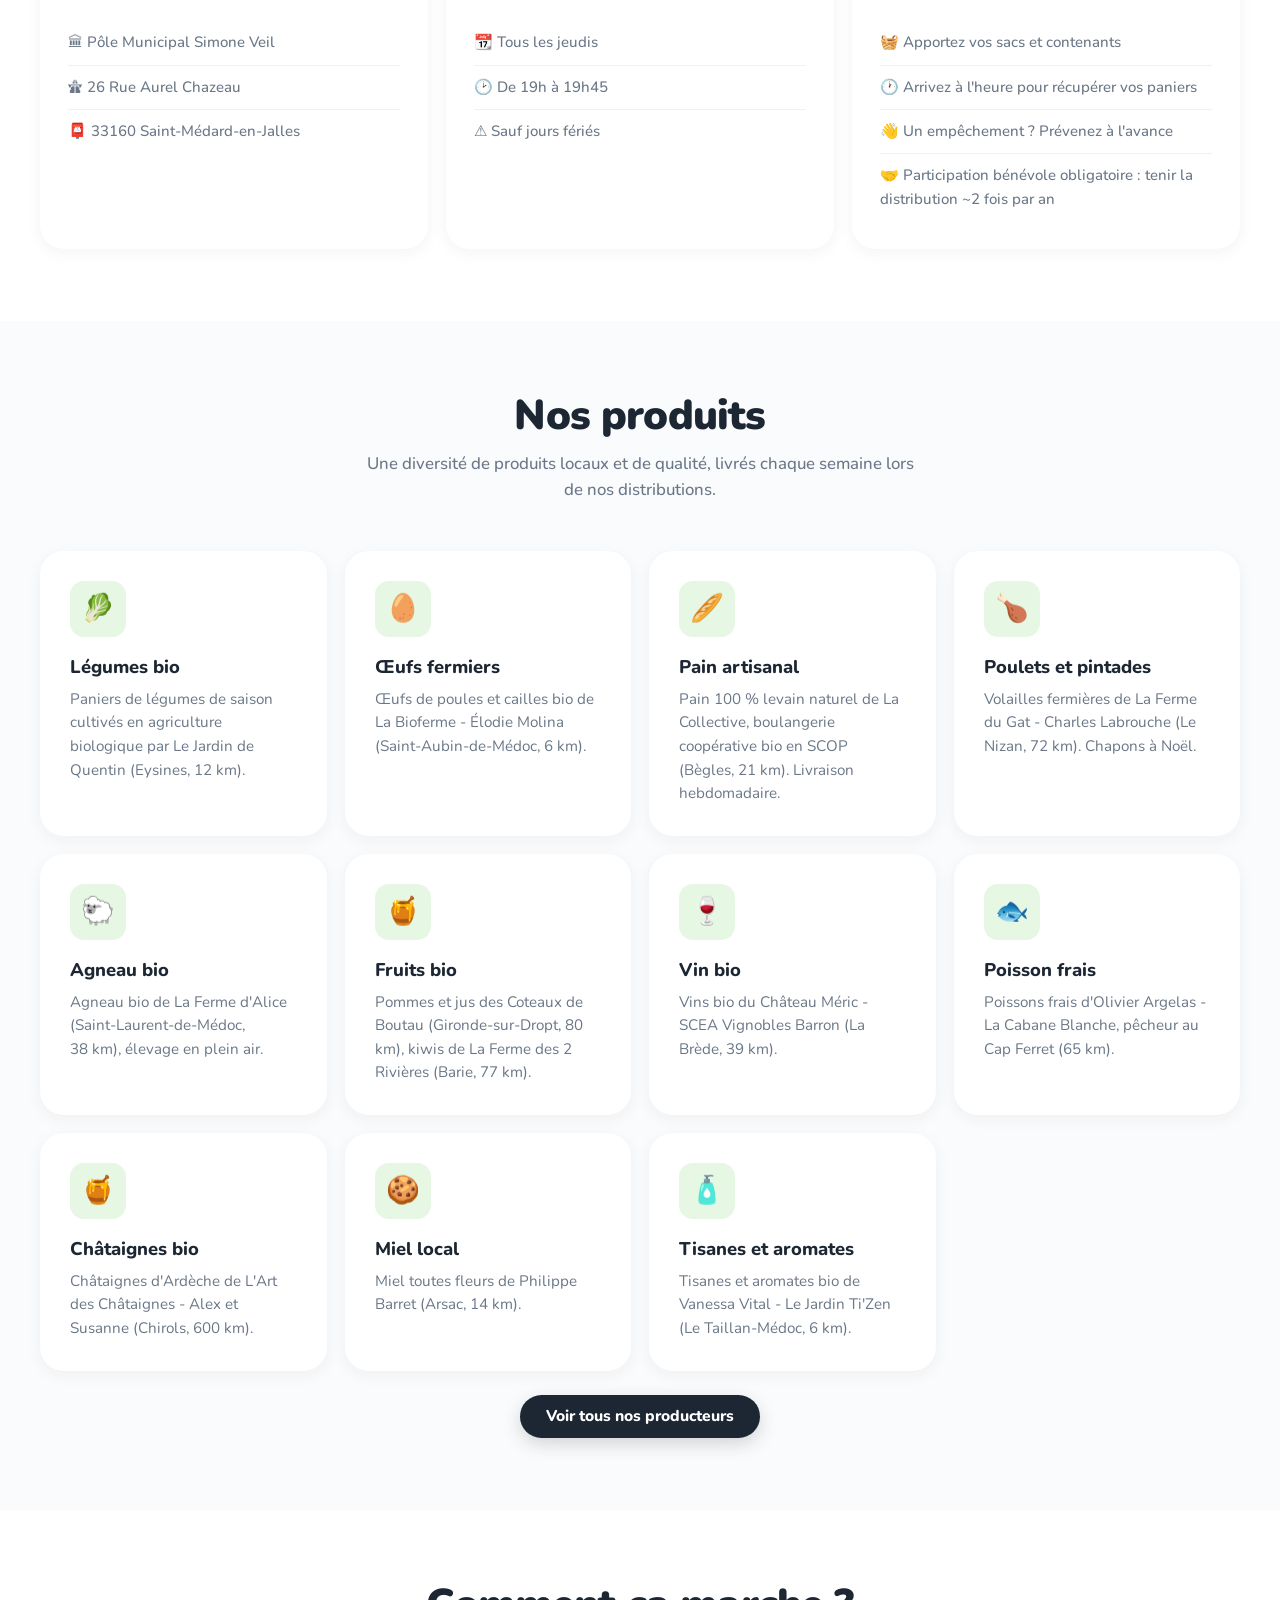
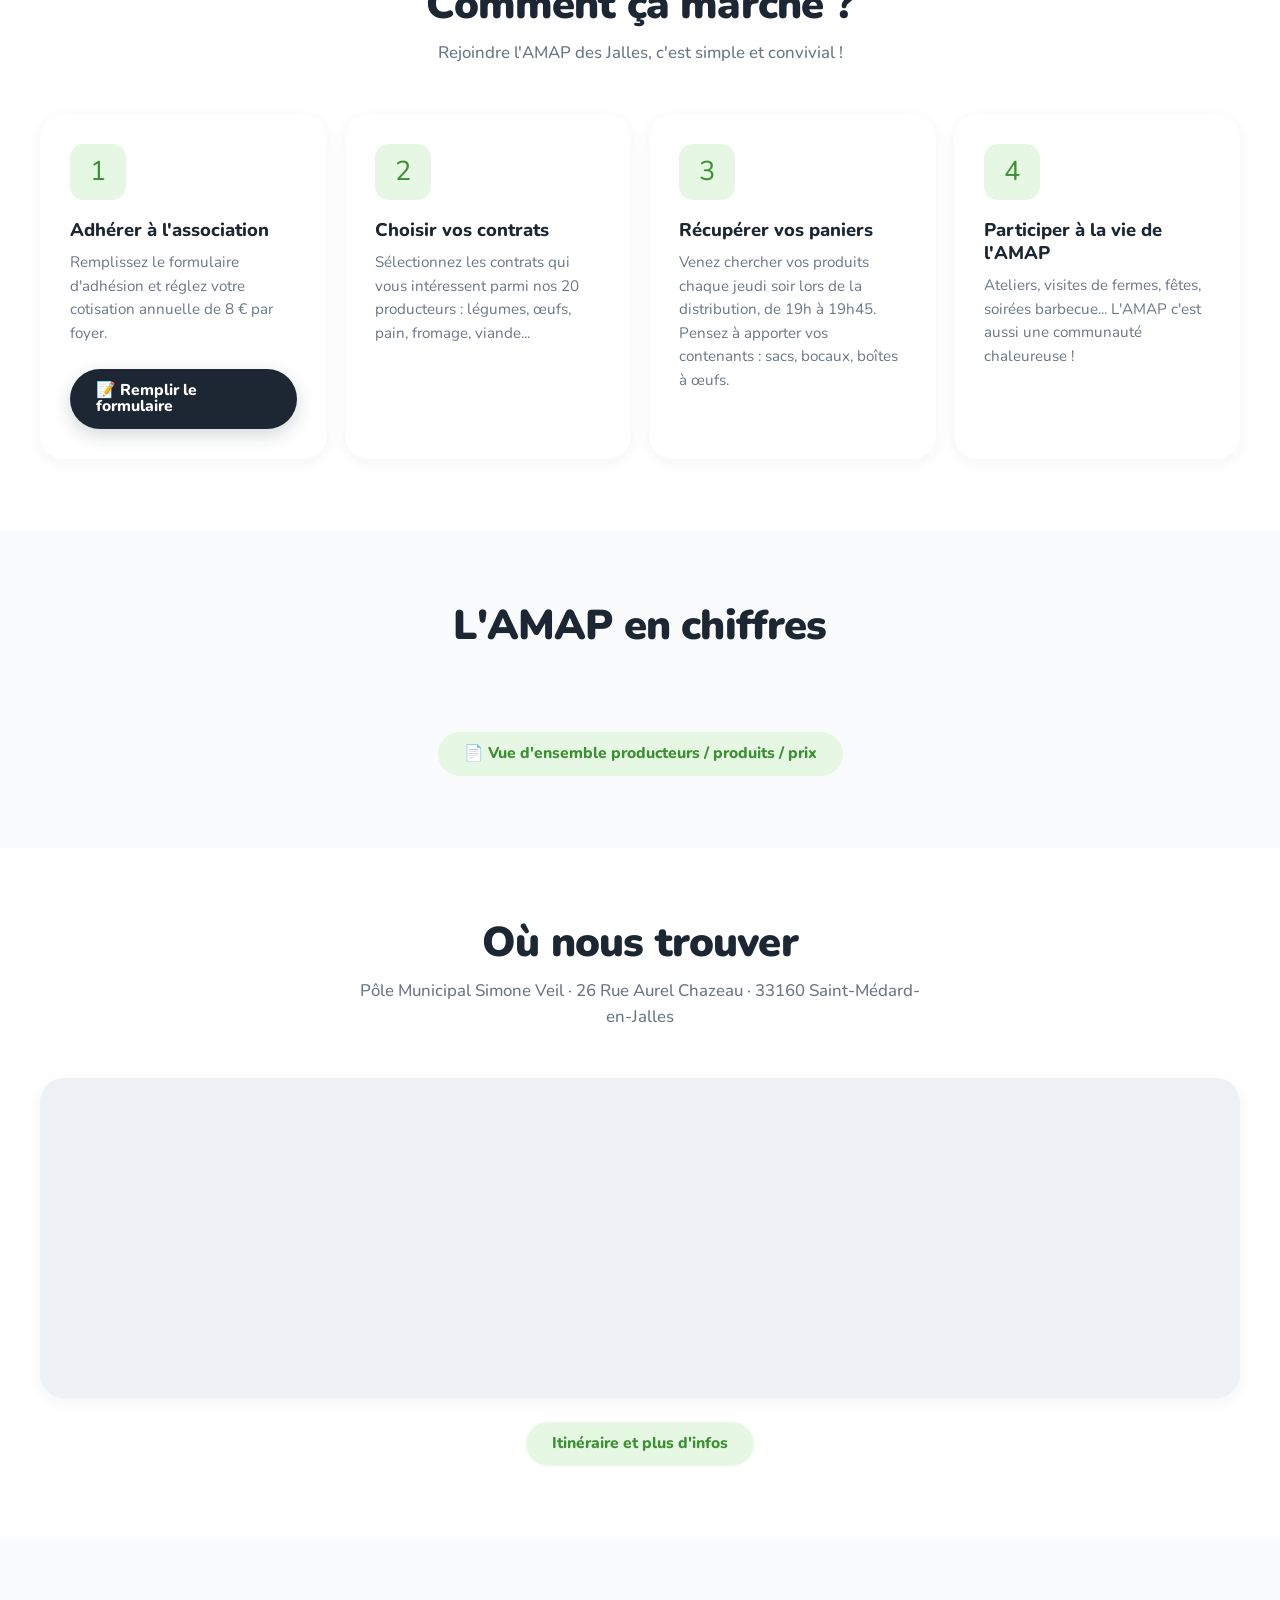
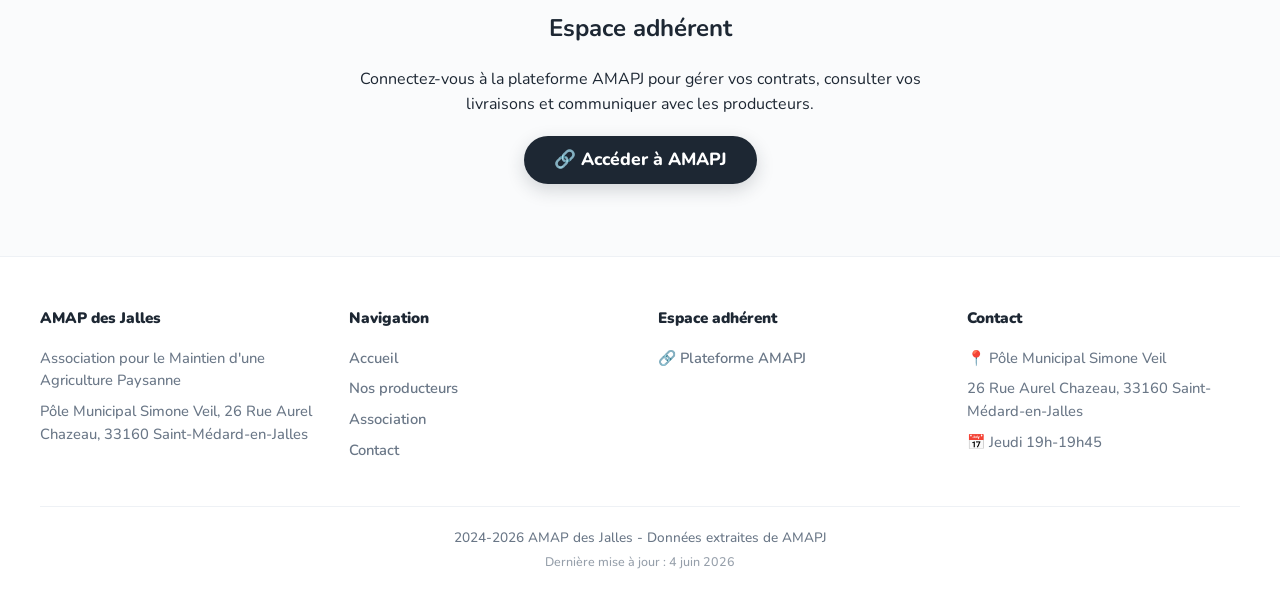
==== commit 54e80191: "Producteurs: retrait chevre et boeuf, La Collective a Begles Retours du conseil collegial apres publ" ====
--- a/index.html
+++ b/index.html
@@ -161,14 +161,8 @@
                 <div class="card">
                     <div class="card-icon">&#129366;</div>
                     <h3>Pain artisanal</h3>
-                    <p>Pain bio au levain naturel de La Collective, collectif de boulangers bio (Latresne, livraison
-                        hebdomadaire).</p>
-                </div>
-                <div class="card">
-                    <div class="card-icon">&#129472;</div>
-                    <h3>Fromages de chèvre</h3>
-                    <p>Fromages artisanaux de Marlène Serrano - EARL Manieu Noël, élevage de 100 chèvres alpines
-                        (Courpiac, 61 km).</p>
+                    <p>Pain 100&nbsp;% levain naturel de La Collective, boulangerie coopérative bio en SCOP
+                        (Bègles, 21&nbsp;km). Livraison hebdomadaire.</p>
                 </div>
                 <div class="card">
                     <div class="card-icon">&#127831;</div>
@@ -176,10 +170,9 @@
                     <p>Volailles fermières de La Ferme du Gat - Charles Labrouche (Le Nizan, 72 km). Chapons à Noël.</p>
                 </div>
                 <div class="card">
-                    <div class="card-icon">&#129385;</div>
-                    <h3>Viande bio</h3>
-                    <p>Bœuf bio de Laurent Labegurie - Ferme de la Forteresse (Blanquefort, 13 km) et agneau bio de La
-                        Ferme d'Alice (Saint-Laurent-de-Médoc, 38 km).</p>
+                    <div class="card-icon">&#128017;</div>
+                    <h3>Agneau bio</h3>
+                    <p>Agneau bio de La Ferme d'Alice (Saint-Laurent-de-Médoc, 38&nbsp;km), élevage en plein air.</p>
                 </div>
                 <div class="card">
                     <div class="card-icon">&#127855;</div>
